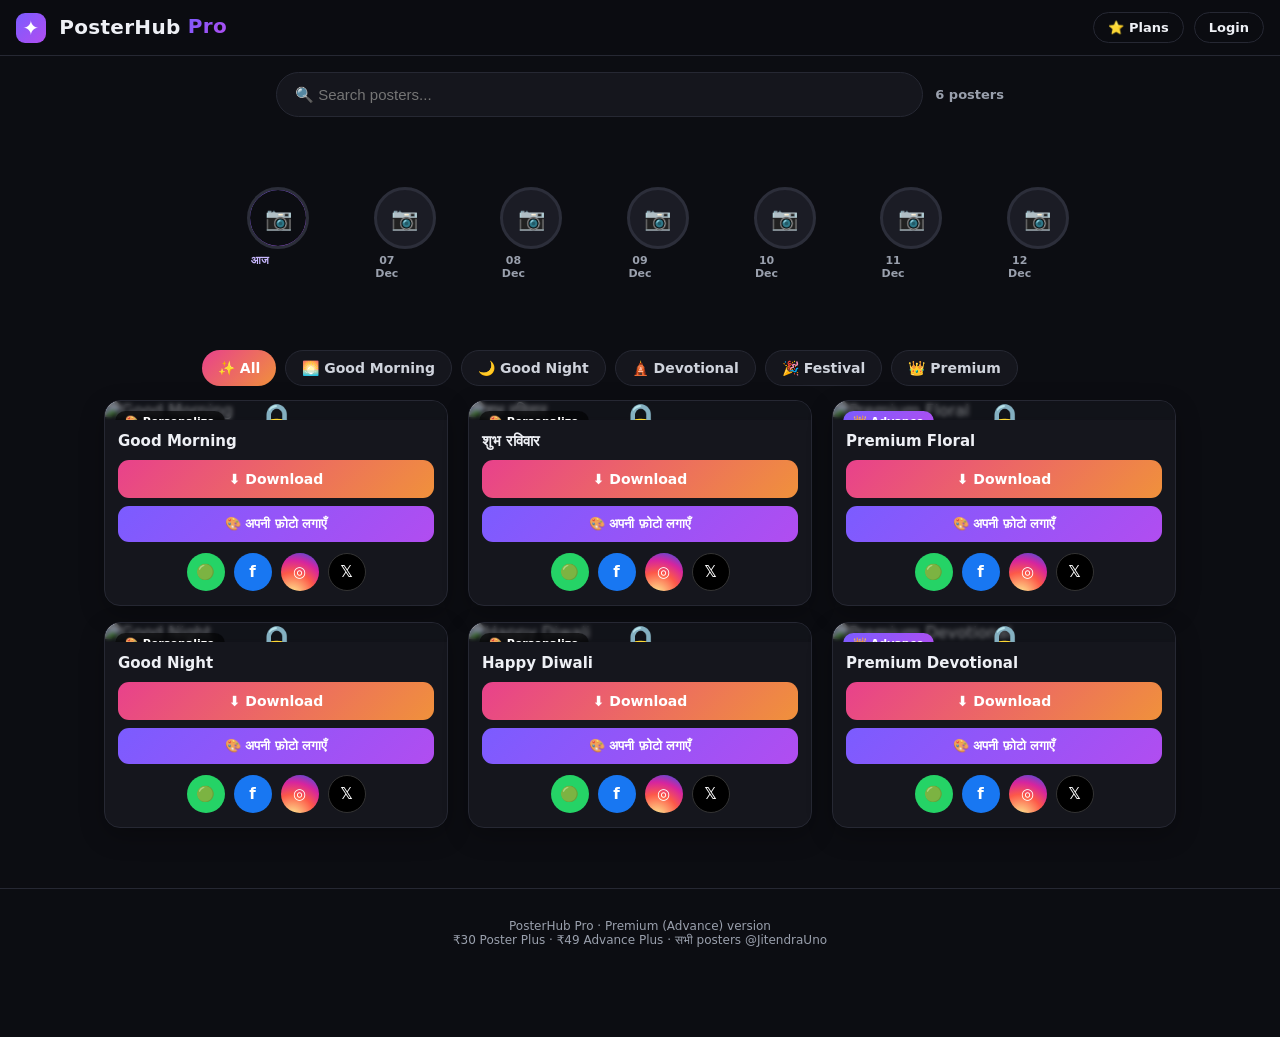
==== pro/index.html @ 5e4944c1 "Add files via upload" ====
<!DOCTYPE html>
<html lang="hi">
<head>
<meta charset="UTF-8">
<meta name="viewport" content="width=device-width, initial-scale=1">
<meta name="robots" content="noindex,nofollow">
<title>PosterHub Pro — Premium Posters</title>
<link rel="stylesheet" href="styles.css">
</head>
<body>
<header class="hdr">
  <div class="brand"><span class="logo">✦</span> PosterHub <b>Pro</b></div>
  <div class="hdr-right">
    <span id="planBadge" class="badge hidden"></span>
    <button id="goProBtn" class="btn-ghost" onclick="openPlans()">⭐ Plans</button>
    <button id="authBtn" class="btn-ghost" onclick="openAuth()">Login</button>
  </div>
</header>

<div class="searchbar">
  <input id="search" type="text" placeholder="🔍 Search posters..." oninput="onSearch()">
  <span class="count" id="count">0 posters</span>
</div>

<div class="daily" id="daily"></div>
<div class="catbar" id="cats"></div>
<div class="subbar" id="subbar" style="display:none"></div>

<main id="content"></main>
<div class="pager" id="pager"></div>

<footer>
  PosterHub Pro · Premium (Advance) version<br>
  ₹30 Poster Plus · ₹49 Advance Plus · सभी posters @JitendraUno
</footer>

<!-- AUTH MODAL -->
<div class="modal" id="auth">
  <div class="mbox">
    <button class="mclose" onclick="closeAuth()">×</button>
    <h3>PosterHub Pro में आपका स्वागत</h3>
    <p class="sub-t">Login या नया account बनाएँ</p>
    <div class="tabs">
      <button id="tabLogin" class="active" onclick="authTab('login')">Login</button>
      <button id="tabSignup" onclick="authTab('signup')">Sign up</button>
    </div>
    <div id="formLogin">
      <div class="field"><label>Email</label><input id="liEmail" type="email" placeholder="you@email.com"></div>
      <div class="field"><label>Password</label><input id="liPw" type="password" placeholder="••••••"></div>
      <button class="btn-main" onclick="doLogin()">Login</button>
    </div>
    <div id="formSignup" style="display:none">
      <div class="field"><label>आपका नाम (profile name)</label><input id="suName" type="text" placeholder="Atul Pal"></div>
      <div class="field"><label>Email</label><input id="suEmail" type="email" placeholder="you@email.com"></div>
      <div class="field"><label>Password</label><input id="suPw" type="password" placeholder="••••••"></div>
      <button class="btn-main" onclick="doSignup()">Create account</button>
    </div>
  </div>
</div>

<!-- PLANS MODAL -->
<div class="modal" id="plans">
  <div class="mbox">
    <button class="mclose" onclick="closeModal('plans')">×</button>
    <h3>अपना plan चुनें</h3>
    <p class="sub-t">Premium posters, no ads, HD download और और भी</p>
    <div class="plan" onclick="choosePlan('plus')">
      <div class="pname">💎 Poster Plus</div>
      <div class="price">₹30 <span>/month</span></div>
      <ul>
        <li>✅ कोई ads नहीं</li>
        <li>✅ तुरंत download (बिना रुके)</li>
        <li>✅ HD quality</li>
        <li>✅ सभी Daily posters</li>
        <li>✅ ऊपर साफ़ brand पट्टी (image साफ़)</li>
      </ul>
    </div>
    <div class="plan adv" onclick="choosePlan('advance')">
      <div class="pname">👑 Advance Plus</div>
      <div class="price">₹49 <span>/month</span></div>
      <ul>
        <li>✅ Poster Plus की सभी चीज़ें</li>
        <li>✅ Exclusive premium poster packs</li>
        <li>✅ नए posters पहले (early access)</li>
        <li>✅ फ़ोटो + नाम personalize 🎨</li>
        <li>✅ Full HD / 4K</li>
      </ul>
    </div>
  </div>
</div>

<!-- PAY MODAL -->
<div class="modal" id="pay">
  <div class="mbox">
    <button class="mclose" onclick="closeModal('pay')">×</button>
    <h3 id="payTitle">Payment</h3>
    <p class="sub-t">नीचे QR scan करें या UPI app से pay करें</p>
    <div class="qrbox"><img id="payQR" src="" alt="UPI QR"></div>
    <div class="upi-id" id="payUpi"></div>
    <a class="pay-link" id="payLink" href="#">📲 UPI app में खोलें</a>
    <ol class="steps">
      <li>ऊपर दिए UPI ID / QR से payment करें</li>
      <li>Payment के बाद अपना <b>UPI Transaction / UTR ID</b> नीचे डालें</li>
      <li>Verify होते ही (कुछ घंटों में) आपका plan active हो जाएगा</li>
    </ol>
    <div class="field"><label>UPI Transaction / UTR ID</label><input id="payTxn" type="text" placeholder="जैसे 4012XXXXXXXX"></div>
    <button class="btn-main" onclick="submitPayment()">✓ मैंने payment कर दिया</button>
  </div>
</div>

<!-- EDITOR MODAL -->
<div class="modal" id="editor">
  <div class="mbox">
    <button class="mclose" onclick="closeEditor()">×</button>
    <h3>🎨 अपनी फ़ोटो लगाएँ</h3>
    <p class="sub-t">फ़ोटो को drag करके खिसकाएँ, zoom करें, shape चुनें</p>
    <div class="ed-canvas-wrap"><canvas id="edCanvas"></canvas></div>
    <div class="ed-controls">
      <label class="file-btn">📷 फ़ोटो चुनें<input id="edFile" type="file" accept="image/*" onchange="edPhoto(this)"></label>
      <div class="ed-row"><label>Zoom</label><input id="edZoom" type="range" min="12" max="80" value="34" oninput="edZoom(this.value)"></div>
      <div class="ed-row"><label>Shape</label>
        <button class="shape-btn active" data-sh="circle" onclick="edShape('circle')">⭕ Circle</button>
        <button class="shape-btn" data-sh="square" onclick="edShape('square')">⬛ Square</button>
      </div>
      <button class="btn-main" onclick="edDownload()">⬇ Download (नाम पट्टी के साथ)</button>
      <p class="ed-note">ऊपर website पट्टी + नीचे आपका नाम (सफ़ेद पट्टी) अपने-आप जुड़ जाएगी</p>
    </div>
  </div>
</div>

<!-- LIGHTBOX -->
<div class="lb" id="lb">
  <button class="x" onclick="closeLb()">×</button>
  <img id="lbImg" src="" alt="">
  <div class="cap" id="lbCap"></div>
</div>

<div class="toast" id="toast"></div>

<script src="config.js"></script>
<script src="app.js"></script>
</body>
</html>
---- pro/styles.css ----
*{box-sizing:border-box;margin:0;padding:0}
:root{--b1:#7b5cff;--b2:#b14df0;--pink:#e8418c;--bg:#0c0d12;--surface:#15161d;--soft:#9aa0ad;--border:#262833;--radius:16px}
html,body{background:var(--bg);color:#eef0f5;font-family:'Segoe UI',Roboto,system-ui,'Noto Sans',sans-serif}
body{padding-bottom:60px}
a{color:inherit}
button{font-family:inherit;cursor:pointer;border:none}
.hidden{display:none!important}

/* header */
.hdr{position:sticky;top:0;z-index:40;display:flex;align-items:center;justify-content:space-between;
  padding:12px 16px;background:rgba(12,13,18,.9);backdrop-filter:blur(10px);border-bottom:1px solid var(--border)}
.brand{font-size:20px;font-weight:800;letter-spacing:.3px}
.brand .logo{display:inline-grid;place-items:center;width:30px;height:30px;border-radius:9px;
  background:linear-gradient(135deg,var(--b1),var(--b2));margin-right:6px;color:#fff;vertical-align:middle}
.brand b{background:linear-gradient(135deg,var(--b1),var(--b2));-webkit-background-clip:text;background-clip:text;color:transparent}
.hdr-right{display:flex;align-items:center;gap:10px}
.badge{font-size:12px;font-weight:700;padding:5px 11px;border-radius:999px;background:#23242e;color:var(--soft);border:1px solid var(--border)}
.badge.active{background:linear-gradient(135deg,var(--b1),var(--b2));color:#fff;border:none}
.btn-ghost{background:transparent;color:#eef0f5;border:1px solid var(--border);padding:7px 14px;border-radius:999px;font-weight:600;font-size:13px}
.btn-ghost:hover{border-color:var(--b1)}

/* search + cats */
.searchbar{max-width:760px;margin:16px auto 0;padding:0 16px;display:flex;align-items:center;gap:12px}
.searchbar input{flex:1;background:var(--surface);border:1px solid var(--border);border-radius:999px;padding:13px 18px;color:#fff;font-size:15px}
.searchbar input:focus{outline:none;border-color:var(--b1)}
.count{font-size:13px;color:var(--soft);white-space:nowrap;font-weight:600}
.catbar{max-width:900px;margin:14px auto 0;padding:0 12px;display:flex;gap:9px;overflow-x:auto;-webkit-overflow-scrolling:touch}
.catbar::-webkit-scrollbar{display:none}
.cat{white-space:nowrap;background:var(--surface);border:1px solid var(--border);color:#cfd3dc;padding:9px 16px;border-radius:999px;font-weight:600;font-size:14px}
.cat.active{background:linear-gradient(135deg,var(--pink),#f0913b);color:#fff;border:none}
.subbar{max-width:900px;margin:10px auto 0;padding:0 14px;display:flex;gap:8px;flex-wrap:wrap}
.sub{background:transparent;border:1px solid var(--border);color:var(--soft);padding:6px 13px;border-radius:999px;font-size:13px;font-weight:600}
.sub.active{background:var(--surface);color:#fff;border-color:var(--b1)}

/* daily stories */
.daily{max-width:900px;margin:16px auto 0;padding:4px 14px 6px;display:flex;gap:14px;overflow-x:auto}
.daily::-webkit-scrollbar{display:none}
.story{flex:0 0 auto;text-align:center;cursor:pointer;width:66px}
.ring{width:62px;height:62px;border-radius:50%;display:grid;place-items:center;overflow:hidden;position:relative;
  background:#1b1c25;border:3px solid var(--b1);font-size:22px}
.story.today .ring{border:3px solid transparent;background:linear-gradient(var(--bg),var(--bg)) padding-box,linear-gradient(135deg,var(--b1),var(--b2)) border-box}
.story.empty .ring{border-color:#2c2e3a;color:#555}
.ring img{width:100%;height:100%;object-fit:cover}
.ring .cnt{position:absolute;bottom:-2px;right:-2px;background:var(--pink);color:#fff;font-size:10px;font-weight:700;min-width:18px;height:18px;border-radius:999px;display:grid;place-items:center;border:2px solid var(--bg)}
.dlab{display:block;margin-top:5px;font-size:11px;color:var(--soft);font-weight:600}
.story.today .dlab{color:#c9b8ff}

/* sections + gallery */
.sec{max-width:620px;margin:18px auto 2px;padding:0 16px;display:flex;align-items:center;gap:10px}
.sec h2{font-size:17px;font-weight:800}
@media(min-width:760px){.sec{max-width:1100px}}
#content{display:block}
.gallery{max-width:620px;margin:14px auto 0;padding:0 14px 6px;column-count:1;column-gap:16px}
@media(min-width:760px){.gallery{max-width:1100px;column-count:2;column-gap:20px}}
@media(min-width:1100px){.gallery{column-count:3}}
.card{background:var(--surface);border:1px solid var(--border);border-radius:var(--radius);overflow:hidden;
  box-shadow:0 8px 24px rgba(0,0,0,.25);transition:transform .18s,box-shadow .18s;animation:fadeUp .4s ease both;
  break-inside:avoid;margin-bottom:16px;width:100%}
.card:hover{transform:translateY(-4px);box-shadow:0 16px 34px rgba(0,0,0,.4)}
@keyframes fadeUp{from{opacity:0;transform:translateY(14px)}to{opacity:1;transform:translateY(0)}}
.imgwrap{position:relative;overflow:hidden;cursor:pointer;background:#1b1c25}
.imgwrap img{width:100%;height:auto;display:block;transition:transform .35s ease}
.card:hover .imgwrap img{transform:scale(1.05)}
.tag{position:absolute;top:10px;left:10px;z-index:3;font-size:11px;font-weight:700;padding:4px 10px;border-radius:999px;color:#fff}
.tag.excl{background:linear-gradient(135deg,var(--b1),var(--b2))}
.tag.per{background:rgba(0,0,0,.6);backdrop-filter:blur(4px)}
.lock{position:absolute;inset:0;display:grid;place-items:center;font-size:38px;background:rgba(8,9,13,.45);backdrop-filter:blur(2px);z-index:2}
.cbody{padding:12px 13px 14px}
.cbody h4{font-size:15px;font-weight:700;margin-bottom:10px}
.dl{width:100%;background:linear-gradient(135deg,var(--pink),#f0913b);color:#fff;font-weight:700;font-size:14px;padding:11px;border-radius:11px}
.per-btn{width:100%;margin-top:8px;background:linear-gradient(135deg,var(--b1),var(--b2));color:#fff;font-weight:700;font-size:13px;padding:10px;border-radius:11px}
.share{display:flex;gap:9px;justify-content:center;margin-top:11px}
.sh{width:38px;height:38px;border-radius:50%;color:#fff;font-weight:700;font-size:15px;display:grid;place-items:center}
.sh.wa{background:#25D366}.sh.fb{background:#1877F2}.sh.x{background:#000;border:1px solid #333}
.sh.ig{background:radial-gradient(circle at 30% 110%,#fdf497,#fd5949 45%,#d6249f 70%,#285AEB)}
.empty{max-width:620px;margin:50px auto;text-align:center;color:var(--soft);font-size:16px;padding:0 20px}
.pager{display:flex;gap:7px;justify-content:center;flex-wrap:wrap;margin:8px auto 30px}
.pg{width:38px;height:38px;border-radius:10px;background:var(--surface);border:1px solid var(--border);color:#cfd3dc;font-weight:700}
.pg.active{background:linear-gradient(135deg,var(--b1),var(--b2));color:#fff;border:none}

/* modals */
.modal{position:fixed;inset:0;z-index:90;background:rgba(6,7,11,.78);backdrop-filter:blur(6px);display:none;align-items:center;justify-content:center;padding:18px}
.modal.open{display:flex}
.mbox{background:var(--surface);border:1px solid var(--border);border-radius:20px;width:100%;max-width:420px;max-height:92vh;overflow:auto;padding:22px}
.mbox h3{font-size:20px;font-weight:800;margin-bottom:4px}
.mbox .sub-t{color:var(--soft);font-size:13px;margin-bottom:16px}
.mclose{float:right;font-size:22px;color:var(--soft);background:none;line-height:1}
.field{margin-bottom:12px}
.field label{display:block;font-size:12px;color:var(--soft);margin-bottom:5px;font-weight:600}
.field input{width:100%;background:#1b1c25;border:1px solid var(--border);border-radius:11px;padding:12px 14px;color:#fff;font-size:15px}
.field input:focus{outline:none;border-color:var(--b1)}
.btn-main{width:100%;background:linear-gradient(135deg,var(--b1),var(--b2));color:#fff;font-weight:700;font-size:15px;padding:13px;border-radius:12px;margin-top:6px}
.tabs{display:flex;gap:8px;margin-bottom:16px}
.tabs button{flex:1;padding:10px;border-radius:10px;background:#1b1c25;color:var(--soft);font-weight:700;border:1px solid var(--border)}
.tabs button.active{background:linear-gradient(135deg,var(--b1),var(--b2));color:#fff;border:none}

/* plans */
.plan{border:1px solid var(--border);border-radius:16px;padding:16px;margin-bottom:13px;background:#1b1c25;cursor:pointer;transition:.15s}
.plan:hover{border-color:var(--b1);transform:translateY(-2px)}
.plan .pname{font-size:17px;font-weight:800}
.plan .price{font-size:24px;font-weight:800;margin:4px 0 8px}
.plan .price span{font-size:13px;color:var(--soft);font-weight:600}
.plan ul{list-style:none;font-size:13px;color:#cfd3dc;line-height:1.9}
.plan.adv{background:linear-gradient(135deg,rgba(123,92,255,.15),rgba(177,77,240,.12));border-color:var(--b1)}

/* pay */
.qrbox{text-align:center;margin:10px 0}
.qrbox img{width:220px;height:220px;border-radius:14px;background:#fff;padding:8px}
.upi-id{text-align:center;font-weight:700;font-size:15px;background:#1b1c25;border:1px dashed var(--b1);border-radius:10px;padding:10px;margin:10px 0;user-select:all}
.pay-link{display:block;text-align:center;background:#25D366;color:#fff;font-weight:700;padding:12px;border-radius:11px;text-decoration:none;margin-bottom:12px}
.steps{font-size:13px;color:#cfd3dc;line-height:1.8;margin:8px 0 12px;padding-left:18px}

/* editor */
.ed-canvas-wrap{display:grid;place-items:center;margin:12px 0;background:#0c0d12;border-radius:12px;padding:12px;touch-action:none}
#edCanvas{border-radius:8px;max-width:100%;touch-action:none;box-shadow:0 8px 24px rgba(0,0,0,.5)}
.ed-controls{display:flex;flex-direction:column;gap:12px}
.ed-row{display:flex;align-items:center;gap:10px}
.ed-row label{font-size:13px;color:var(--soft);font-weight:600;min-width:54px}
.ed-row input[type=range]{flex:1}
.shape-btn{padding:8px 16px;border-radius:10px;background:#1b1c25;color:var(--soft);border:1px solid var(--border);font-weight:700}
.shape-btn.active{background:linear-gradient(135deg,var(--b1),var(--b2));color:#fff;border:none}
.file-btn{display:block;text-align:center;background:#23242e;border:1px solid var(--border);border-radius:11px;padding:12px;font-weight:700;color:#fff}
.file-btn input{display:none}
.ed-note{font-size:12px;color:var(--soft);text-align:center;margin-top:4px}

/* lightbox */
.lb{position:fixed;inset:0;z-index:95;background:rgba(5,6,9,.92);display:none;flex-direction:column;align-items:center;justify-content:center;padding:20px}
.lb.open{display:flex}
.lb img{max-width:94vw;max-height:80vh;border-radius:10px}
.lb .cap{color:#cfd3dc;margin-top:12px;font-size:14px}
.lb .x{position:absolute;top:16px;right:20px;font-size:30px;color:#fff;background:none}

footer{text-align:center;color:var(--soft);font-size:12px;padding:30px 20px;border-top:1px solid var(--border);margin-top:20px}

/* toast */
.toast{position:fixed;left:50%;bottom:24px;transform:translateX(-50%) translateY(80px);z-index:200;background:#23242e;color:#fff;
  padding:13px 20px;border-radius:12px;font-size:14px;font-weight:600;opacity:0;transition:.3s;max-width:90vw;text-align:center;box-shadow:0 10px 30px rgba(0,0,0,.5)}
.toast.show{opacity:1;transform:translateX(-50%) translateY(0)}
.toast.ok{background:#1f7a44}.toast.err{background:#a3263a}
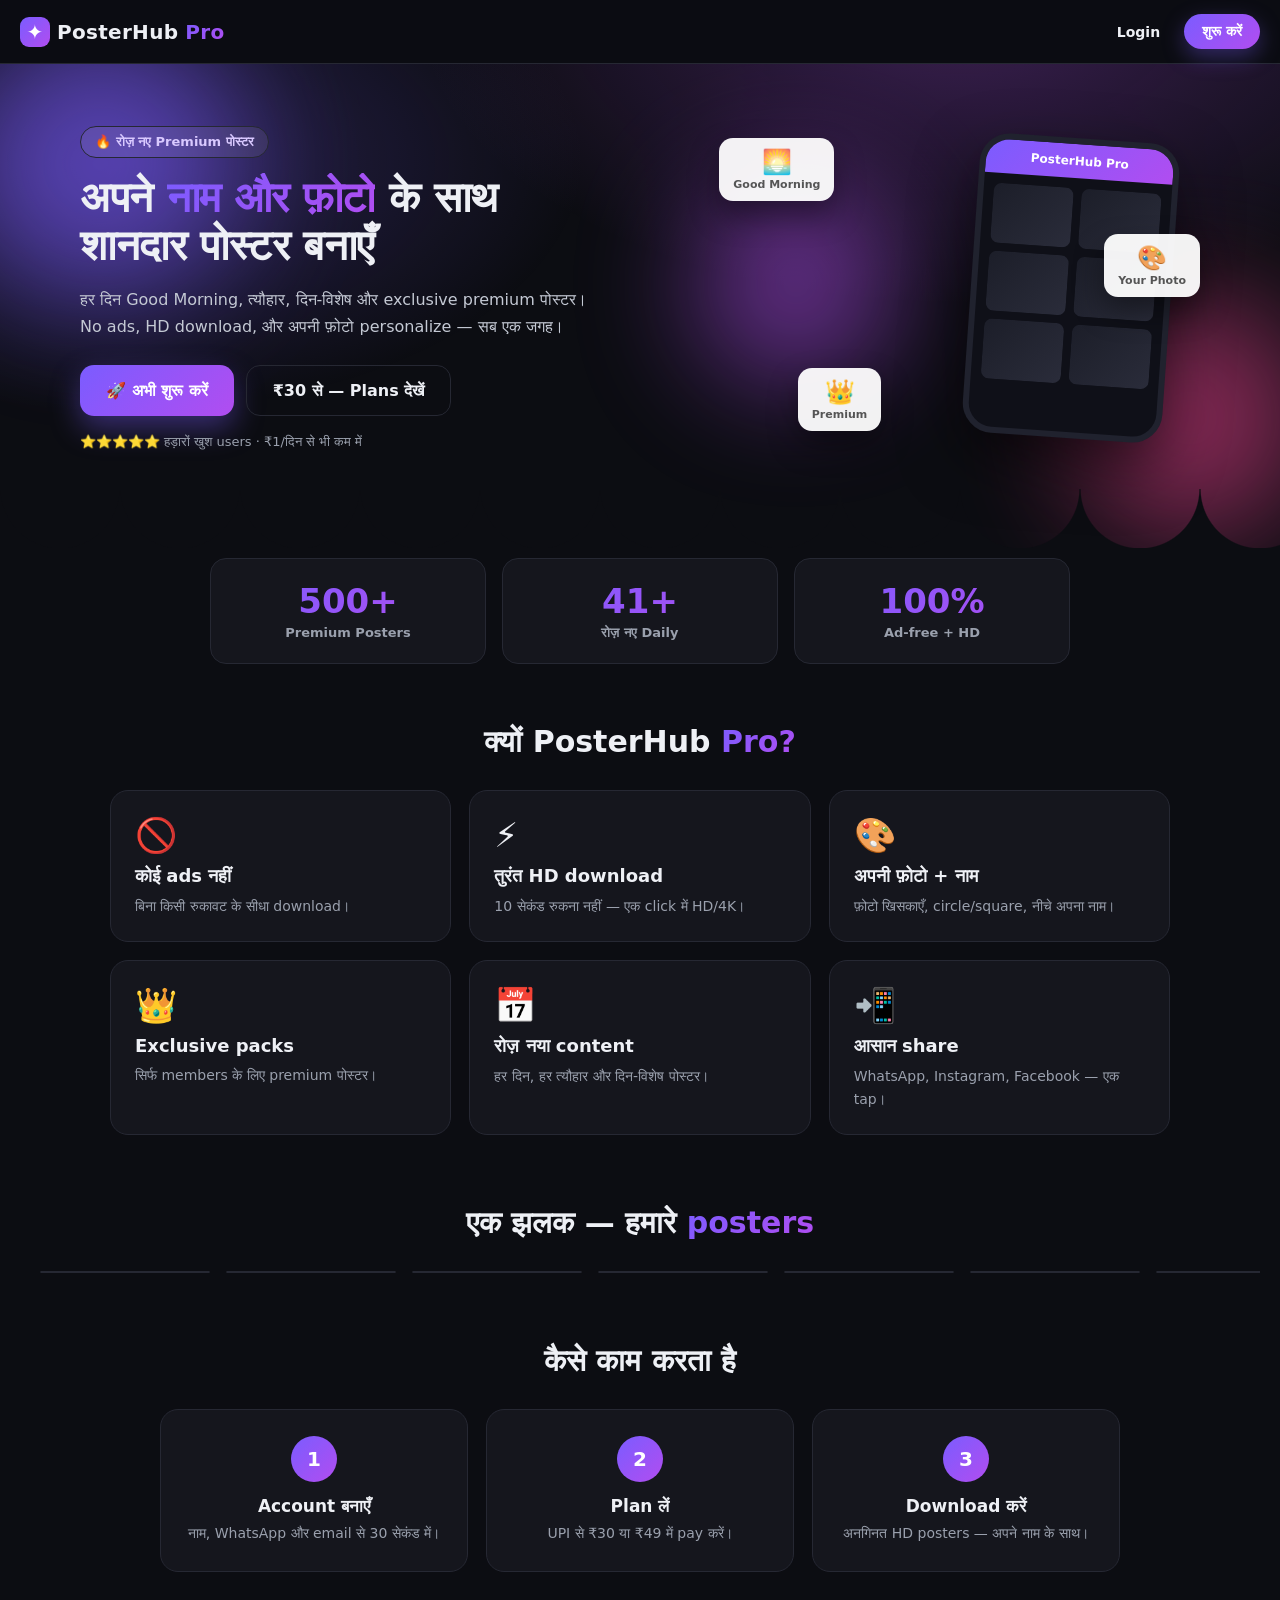
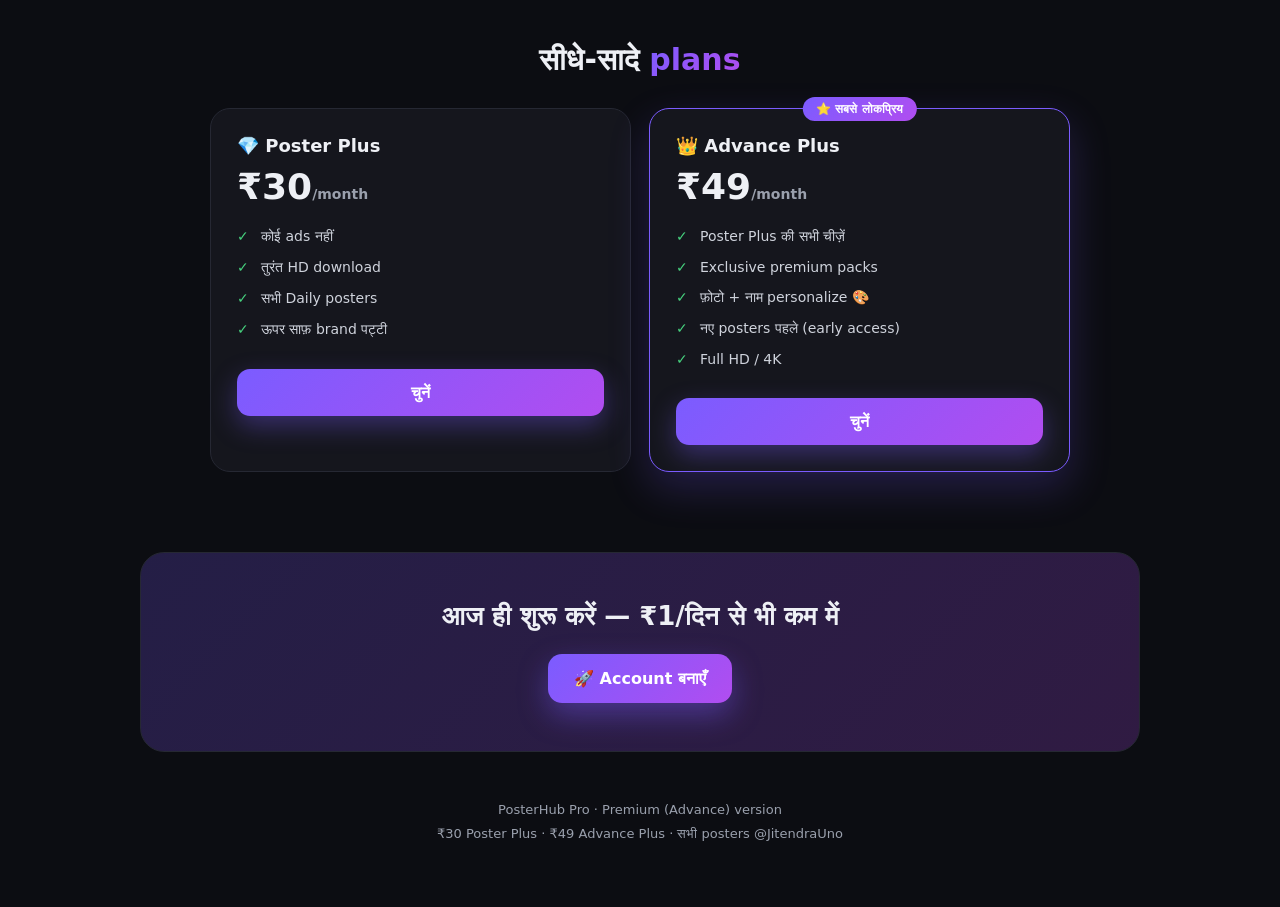
==== commit a38f5ea8: "Add files via upload" ====
--- a/pro/index.html
+++ b/pro/index.html
@@ -4,92 +4,209 @@
 <meta charset="UTF-8">
 <meta name="viewport" content="width=device-width, initial-scale=1">
 <meta name="robots" content="noindex,nofollow">
-<title>PosterHub Pro — Premium Posters</title>
+<title>PosterHub Pro — Premium पोस्टर, आपके नाम के साथ</title>
 <link rel="stylesheet" href="styles.css">
 </head>
 <body>
-<header class="hdr">
-  <div class="brand"><span class="logo">✦</span> PosterHub <b>Pro</b></div>
-  <div class="hdr-right">
-    <span id="planBadge" class="badge hidden"></span>
-    <button id="goProBtn" class="btn-ghost" onclick="openPlans()">⭐ Plans</button>
-    <button id="authBtn" class="btn-ghost" onclick="openAuth()">Login</button>
-  </div>
-</header>
-
-<div class="searchbar">
-  <input id="search" type="text" placeholder="🔍 Search posters..." oninput="onSearch()">
-  <span class="count" id="count">0 posters</span>
-</div>
-
-<div class="daily" id="daily"></div>
-<div class="catbar" id="cats"></div>
-<div class="subbar" id="subbar" style="display:none"></div>
-
-<main id="content"></main>
-<div class="pager" id="pager"></div>
-
-<footer>
-  PosterHub Pro · Premium (Advance) version<br>
-  ₹30 Poster Plus · ₹49 Advance Plus · सभी posters @JitendraUno
-</footer>
-
-<!-- AUTH MODAL -->
-<div class="modal" id="auth">
-  <div class="mbox">
-    <button class="mclose" onclick="closeAuth()">×</button>
-    <h3>PosterHub Pro में आपका स्वागत</h3>
-    <p class="sub-t">Login या नया account बनाएँ</p>
-    <div class="tabs">
-      <button id="tabLogin" class="active" onclick="authTab('login')">Login</button>
-      <button id="tabSignup" onclick="authTab('signup')">Sign up</button>
-    </div>
-    <div id="formLogin">
+
+<!-- ===================== LANDING ===================== -->
+<div id="view-landing" class="view show">
+  <nav class="lnav">
+    <div class="brand"><span class="logo">✦</span> PosterHub <b>Pro</b></div>
+    <div class="nav-right" id="navAuth"></div>
+  </nav>
+
+  <header class="hero">
+    <div class="hero-bg"></div>
+    <div class="blob b1"></div><div class="blob b2"></div><div class="blob b3"></div>
+    <div class="hero-in">
+      <div class="hero-text">
+        <span class="pill">🔥 रोज़ नए Premium पोस्टर</span>
+        <h1>अपने <span class="grad">नाम और फ़ोटो</span> के साथ<br>शानदार पोस्टर बनाएँ</h1>
+        <p>हर दिन Good Morning, त्यौहार, दिन-विशेष और exclusive premium पोस्टर। No ads, HD download, और अपनी फ़ोटो personalize — सब एक जगह।</p>
+        <div class="hero-cta">
+          <button class="btn-xl" onclick="navTo('#/signup')">🚀 अभी शुरू करें</button>
+          <button class="btn-xl ghost" onclick="navTo('#/pricing')">₹30 से — Plans देखें</button>
+        </div>
+        <div class="hero-trust">⭐⭐⭐⭐⭐ हड़ारों खुश users · ₹1/दिन से भी कम में</div>
+      </div>
+      <div class="hero-art">
+        <div class="float-card fc1">🌅<span>Good Morning</span></div>
+        <div class="float-card fc2">👑<span>Premium</span></div>
+        <div class="float-card fc3">🎨<span>Your Photo</span></div>
+        <div class="phone">
+          <div class="phone-top">PosterHub Pro</div>
+          <div class="phone-grid"><i></i><i></i><i></i><i></i><i></i><i></i></div>
+        </div>
+      </div>
+    </div>
+    <div class="wave"></div>
+  </header>
+
+  <section class="stats reveal">
+    <div class="stat"><div class="statnum" data-to="500" data-suf="+">0</div><span>Premium Posters</span></div>
+    <div class="stat"><div class="statnum" data-to="50" data-suf="+">0</div><span>रोज़ नए Daily</span></div>
+    <div class="stat"><div class="statnum" data-to="100" data-suf="%">0</div><span>Ad-free + HD</span></div>
+  </section>
+
+  <section class="feat">
+    <h2 class="reveal">क्यों PosterHub <span class="grad">Pro?</span></h2>
+    <div class="feat-grid">
+      <div class="fcard reveal"><div class="fi">🚫</div><h3>कोई ads नहीं</h3><p>बिना किसी रुकावट के सीधा download।</p></div>
+      <div class="fcard reveal"><div class="fi">⚡</div><h3>तुरंत HD download</h3><p>10 सेकंड रुकना नहीं — एक click में HD/4K।</p></div>
+      <div class="fcard reveal"><div class="fi">🎨</div><h3>अपनी फ़ोटो + नाम</h3><p>फ़ोटो खिसकाएँ, circle/square, नीचे अपना नाम।</p></div>
+      <div class="fcard reveal"><div class="fi">👑</div><h3>Exclusive packs</h3><p>सिर्फ members के लिए premium पोस्टर।</p></div>
+      <div class="fcard reveal"><div class="fi">📅</div><h3>रोज़ नया content</h3><p>हर दिन, हर त्यौहार और दिन-विशेष पोस्टर।</p></div>
+      <div class="fcard reveal"><div class="fi">📲</div><h3>आसान share</h3><p>WhatsApp, Instagram, Facebook — एक tap।</p></div>
+    </div>
+  </section>
+
+  <section class="showcase-wrap reveal">
+    <h2>एक झलक — हमारे <span class="grad">posters</span></h2>
+    <div class="showcase" id="showcase"></div>
+  </section>
+
+  <section class="how reveal">
+    <h2>कैसे काम करता है</h2>
+    <div class="steps3">
+      <div class="step"><span>1</span><h3>Account बनाएँ</h3><p>नाम, WhatsApp और email से 30 सेकंड में।</p></div>
+      <div class="step"><span>2</span><h3>Plan लें</h3><p>UPI से ₹30 या ₹49 में pay करें।</p></div>
+      <div class="step"><span>3</span><h3>Download करें</h3><p>अनगिनत HD posters — अपने नाम के साथ।</p></div>
+    </div>
+  </section>
+
+  <section class="price-prev reveal">
+    <h2>सीधे-सादे <span class="grad">plans</span></h2>
+    <div class="pp-cards">
+      <div class="pp">
+        <div class="pp-name">💎 Poster Plus</div>
+        <div class="pp-price">₹30<span>/month</span></div>
+        <ul><li>कोई ads नहीं</li><li>तुरंत HD download</li><li>सभी Daily posters</li><li>ऊपर साफ़ brand पट्टी</li></ul>
+        <button class="btn-main" onclick="navTo('#/signup')">चुनें</button>
+      </div>
+      <div class="pp best">
+        <div class="pp-tag">⭐ सबसे लोकप्रिय</div>
+        <div class="pp-name">👑 Advance Plus</div>
+        <div class="pp-price">₹49<span>/month</span></div>
+        <ul><li>Poster Plus की सभी चीज़ें</li><li>Exclusive premium packs</li><li>फ़ोटो + नाम personalize 🎨</li><li>नए posters पहले (early access)</li><li>Full HD / 4K</li></ul>
+        <button class="btn-main" onclick="navTo('#/signup')">चुनें</button>
+      </div>
+    </div>
+  </section>
+
+  <section class="cta-banner reveal">
+    <h2>आज ही शुरू करें — ₹1/दिन से भी कम में</h2>
+    <button class="btn-xl" onclick="navTo('#/signup')">🚀 Account बनाएँ</button>
+  </section>
+
+  <footer class="lfoot">
+    PosterHub Pro · Premium (Advance) version<br>
+    ₹30 Poster Plus · ₹49 Advance Plus · सभी posters @JitendraUno
+  </footer>
+</div>
+
+<!-- ===================== PRICING ===================== -->
+<div id="view-pricing" class="view">
+  <nav class="lnav">
+    <div class="brand" onclick="navTo('#/home')" style="cursor:pointer"><span class="logo">✦</span> PosterHub <b>Pro</b></div>
+    <div class="nav-right"><button class="nav-link" onclick="navTo('#/home')">← Home</button></div>
+  </nav>
+  <div class="page-pad">
+    <h1 class="ph1">अपना <span class="grad">plan</span> चुनें</h1>
+    <p class="psub" id="curPlanNote"></p>
+    <p class="psub">कभी भी cancel कर सकते हैं · UPI से सुरक्षित payment</p>
+    <div class="plan-cards">
+      <div class="plan-card">
+        <div class="pc-head"><span class="pc-name">💎 Poster Plus</span><span class="pc-price">₹30<small>/month</small></span></div>
+        <ul class="pc-feat">
+          <li>✅ कोई ads नहीं</li>
+          <li>✅ तुरंत download (बिना रुके)</li>
+          <li>✅ HD quality</li>
+          <li>✅ सभी Daily posters</li>
+          <li>✅ ऊपर साफ़ brand पट्टी</li>
+          <li class="no">✖ Exclusive premium packs</li>
+          <li class="no">✖ फ़ोटो personalize</li>
+        </ul>
+        <button class="btn-main" onclick="choosePlan('plus')">₹30 में लें</button>
+      </div>
+      <div class="plan-card best">
+        <div class="pc-tag">⭐ सबसे लोकप्रिय</div>
+        <div class="pc-head"><span class="pc-name">👑 Advance Plus</span><span class="pc-price">₹49<small>/month</small></span></div>
+        <ul class="pc-feat">
+          <li>✅ Poster Plus की सभी चीज़ें</li>
+          <li>✅ Exclusive premium poster packs</li>
+          <li>✅ नए posters पहले (early access)</li>
+          <li>✅ फ़ोटो + नाम personalize 🎨</li>
+          <li>✅ Full HD / 4K</li>
+        </ul>
+        <button class="btn-main" onclick="choosePlan('advance')">₹49 में लें</button>
+      </div>
+    </div>
+  </div>
+</div>
+
+<!-- ===================== LOGIN ===================== -->
+<div id="view-login" class="view">
+  <div class="auth-wrap">
+    <div class="auth-bg"></div>
+    <div class="auth-card">
+      <div class="brand center" onclick="navTo('#/home')" style="cursor:pointer"><span class="logo">✦</span> PosterHub <b>Pro</b></div>
+      <h2>वापसी पर स्वागत 👋</h2>
+      <p class="sub-t">Login करके अपने posters पाएं</p>
       <div class="field"><label>Email</label><input id="liEmail" type="email" placeholder="you@email.com"></div>
       <div class="field"><label>Password</label><input id="liPw" type="password" placeholder="••••••"></div>
-      <button class="btn-main" onclick="doLogin()">Login</button>
-    </div>
-    <div id="formSignup" style="display:none">
+      <button id="liBtn" class="btn-main" onclick="doLogin()">Login</button>
+      <p class="auth-alt">नए हैं? <a onclick="navTo('#/signup')">Account बनाएँ</a></p>
+    </div>
+  </div>
+</div>
+
+<!-- ===================== SIGNUP ===================== -->
+<div id="view-signup" class="view">
+  <div class="auth-wrap">
+    <div class="auth-bg"></div>
+    <div class="auth-card">
+      <div class="brand center" onclick="navTo('#/home')" style="cursor:pointer"><span class="logo">✦</span> PosterHub <b>Pro</b></div>
+      <h2>नया account बनाएँ ✨</h2>
+      <p class="sub-t">सिर्फ़ 30 सेकंड — फिर हज़ारों premium posters</p>
       <div class="field"><label>आपका नाम (profile name)</label><input id="suName" type="text" placeholder="Atul Pal"></div>
+      <div class="field"><label>WhatsApp number</label><input id="suWa" type="tel" inputmode="numeric" placeholder="जैसे 9876543210"></div>
       <div class="field"><label>Email</label><input id="suEmail" type="email" placeholder="you@email.com"></div>
       <div class="field"><label>Password</label><input id="suPw" type="password" placeholder="••••••"></div>
-      <button class="btn-main" onclick="doSignup()">Create account</button>
-    </div>
-  </div>
-</div>
-
-<!-- PLANS MODAL -->
-<div class="modal" id="plans">
-  <div class="mbox">
-    <button class="mclose" onclick="closeModal('plans')">×</button>
-    <h3>अपना plan चुनें</h3>
-    <p class="sub-t">Premium posters, no ads, HD download और और भी</p>
-    <div class="plan" onclick="choosePlan('plus')">
-      <div class="pname">💎 Poster Plus</div>
-      <div class="price">₹30 <span>/month</span></div>
-      <ul>
-        <li>✅ कोई ads नहीं</li>
-        <li>✅ तुरंत download (बिना रुके)</li>
-        <li>✅ HD quality</li>
-        <li>✅ सभी Daily posters</li>
-        <li>✅ ऊपर साफ़ brand पट्टी (image साफ़)</li>
-      </ul>
-    </div>
-    <div class="plan adv" onclick="choosePlan('advance')">
-      <div class="pname">👑 Advance Plus</div>
-      <div class="price">₹49 <span>/month</span></div>
-      <ul>
-        <li>✅ Poster Plus की सभी चीज़ें</li>
-        <li>✅ Exclusive premium poster packs</li>
-        <li>✅ नए posters पहले (early access)</li>
-        <li>✅ फ़ोटो + नाम personalize 🎨</li>
-        <li>✅ Full HD / 4K</li>
-      </ul>
-    </div>
-  </div>
-</div>
-
-<!-- PAY MODAL -->
+      <button id="suBtn" class="btn-main" onclick="doSignup()">✨ Account बनाएँ</button>
+      <p class="auth-alt">पहले से account है? <a onclick="navTo('#/login')">Login करें</a></p>
+    </div>
+  </div>
+</div>
+
+<!-- ===================== APP / GALLERY ===================== -->
+<div id="view-app" class="view">
+  <header class="hdr">
+    <div class="brand" onclick="navTo('#/home')" style="cursor:pointer"><span class="logo">✦</span> PosterHub <b>Pro</b></div>
+    <div class="hdr-right">
+      <span id="helloUser" class="hello"></span>
+      <span id="planBadge" class="badge hidden"></span>
+      <button class="btn-ghost" onclick="navTo('#/pricing')">⭐ Plans</button>
+      <button id="authBtn" class="btn-ghost" onclick="navTo('#/login')">Login</button>
+    </div>
+  </header>
+
+  <div class="searchbar">
+    <input id="search" type="text" placeholder="🔍 Search posters..." oninput="onSearch()">
+    <span class="count" id="count">0 posters</span>
+  </div>
+
+  <div class="daily" id="daily"></div>
+  <div class="catbar" id="cats"></div>
+  <div class="subbar" id="subbar" style="display:none"></div>
+
+  <main id="content"></main>
+  <div class="pager" id="pager"></div>
+
+  <footer class="lfoot">PosterHub Pro · सभी posters @JitendraUno</footer>
+</div>
+
+<!-- ===================== PAY MODAL ===================== -->
 <div class="modal" id="pay">
   <div class="mbox">
     <button class="mclose" onclick="closeModal('pay')">×</button>
@@ -108,7 +225,7 @@
   </div>
 </div>
 
-<!-- EDITOR MODAL -->
+<!-- ===================== EDITOR MODAL ===================== -->
 <div class="modal" id="editor">
   <div class="mbox">
     <button class="mclose" onclick="closeEditor()">×</button>
@@ -128,7 +245,7 @@
   </div>
 </div>
 
-<!-- LIGHTBOX -->
+<!-- ===================== LIGHTBOX ===================== -->
 <div class="lb" id="lb">
   <button class="x" onclick="closeLb()">×</button>
   <img id="lbImg" src="" alt="">
--- a/pro/styles.css
+++ b/pro/styles.css
@@ -1,19 +1,162 @@
 *{box-sizing:border-box;margin:0;padding:0}
 :root{--b1:#7b5cff;--b2:#b14df0;--pink:#e8418c;--bg:#0c0d12;--surface:#15161d;--soft:#9aa0ad;--border:#262833;--radius:16px}
-html,body{background:var(--bg);color:#eef0f5;font-family:'Segoe UI',Roboto,system-ui,'Noto Sans',sans-serif}
-body{padding-bottom:60px}
-a{color:inherit}
+html,body{background:var(--bg);color:#eef0f5;font-family:'Segoe UI',Roboto,system-ui,'Noto Sans',sans-serif;scroll-behavior:smooth}
+a{color:inherit;cursor:pointer}
 button{font-family:inherit;cursor:pointer;border:none}
 .hidden{display:none!important}
-
-/* header */
+.grad{background:linear-gradient(135deg,var(--b1),var(--b2));-webkit-background-clip:text;background-clip:text;color:transparent}
+
+/* views */
+.view{display:none}
+.view.show{display:block;animation:viewIn .45s ease both}
+@keyframes viewIn{from{opacity:0;transform:translateY(10px)}to{opacity:1;transform:translateY(0)}}
+
+/* brand */
+.brand{font-size:20px;font-weight:800;letter-spacing:.3px;display:flex;align-items:center;gap:7px}
+.brand.center{justify-content:center;margin-bottom:14px}
+.brand .logo{display:inline-grid;place-items:center;width:30px;height:30px;border-radius:9px;background:linear-gradient(135deg,var(--b1),var(--b2));color:#fff}
+.brand b{background:linear-gradient(135deg,var(--b1),var(--b2));-webkit-background-clip:text;background-clip:text;color:transparent}
+
+/* ===== landing nav ===== */
+.lnav{position:sticky;top:0;z-index:40;display:flex;align-items:center;justify-content:space-between;
+  padding:14px 20px;background:rgba(12,13,18,.78);backdrop-filter:blur(12px);border-bottom:1px solid var(--border)}
+.nav-right{display:flex;align-items:center;gap:10px}
+.nav-link{background:transparent;color:#eef0f5;font-weight:600;font-size:14px;padding:8px 14px;border-radius:999px}
+.nav-link:hover{color:#fff;background:#1d1f29}
+.nav-cta{background:linear-gradient(135deg,var(--b1),var(--b2));color:#fff;font-weight:700;font-size:14px;padding:9px 18px;border-radius:999px;box-shadow:0 8px 22px rgba(123,92,255,.35)}
+.nav-cta:hover{transform:translateY(-1px)}
+
+/* ===== hero ===== */
+.hero{position:relative;overflow:hidden;padding:54px 20px 90px}
+.hero-bg{position:absolute;inset:0;background:radial-gradient(900px 480px at 75% -10%,rgba(177,77,240,.28),transparent 60%),radial-gradient(760px 420px at 10% 20%,rgba(123,92,255,.26),transparent 60%);z-index:0}
+.blob{position:absolute;border-radius:50%;filter:blur(60px);opacity:.55;z-index:0;animation:float 9s ease-in-out infinite}
+.blob.b1{width:280px;height:280px;background:#7b5cff;top:-40px;left:-40px}
+.blob.b2{width:240px;height:240px;background:#e8418c;bottom:10px;right:-30px;animation-delay:1.5s}
+.blob.b3{width:200px;height:200px;background:#b14df0;top:120px;right:30%;animation-delay:3s}
+.hero-in{position:relative;z-index:2;max-width:1120px;margin:0 auto;display:grid;grid-template-columns:1.1fr .9fr;gap:30px;align-items:center}
+.pill{display:inline-block;background:rgba(255,255,255,.08);border:1px solid var(--border);color:#d9c9ff;font-size:13px;font-weight:600;padding:7px 14px;border-radius:999px;margin-bottom:16px;animation:fadeUp .6s ease both}
+.hero-text h1{font-size:42px;line-height:1.14;font-weight:900;letter-spacing:-.5px;animation:fadeUp .6s .05s ease both}
+.hero-text p{color:#c4c9d4;font-size:16px;line-height:1.7;margin:16px 0 24px;max-width:520px;animation:fadeUp .6s .12s ease both}
+.hero-cta{display:flex;gap:12px;flex-wrap:wrap;animation:fadeUp .6s .18s ease both}
+.hero-trust{margin-top:18px;color:var(--soft);font-size:13px;animation:fadeUp .6s .24s ease both}
+.btn-xl{background:linear-gradient(135deg,var(--b1),var(--b2));color:#fff;font-weight:800;font-size:16px;padding:15px 26px;border-radius:14px;box-shadow:0 12px 30px rgba(123,92,255,.4);transition:transform .15s,box-shadow .15s}
+.btn-xl:hover{transform:translateY(-2px);box-shadow:0 18px 40px rgba(123,92,255,.5)}
+.btn-xl.ghost{background:transparent;border:1px solid var(--border);box-shadow:none;color:#eef0f5}
+.btn-xl.ghost:hover{border-color:var(--b1)}
+
+/* hero art */
+.hero-art{position:relative;height:340px}
+.phone{position:absolute;right:6%;top:50%;transform:translateY(-50%) rotate(4deg);width:200px;height:300px;background:#0f1018;border:6px solid #20222e;border-radius:30px;box-shadow:0 24px 60px rgba(0,0,0,.55);overflow:hidden;animation:floatY 6s ease-in-out infinite}
+.phone-top{background:linear-gradient(135deg,var(--b1),var(--b2));color:#fff;font-weight:800;font-size:12px;text-align:center;padding:10px}
+.phone-grid{display:grid;grid-template-columns:1fr 1fr;gap:8px;padding:10px}
+.phone-grid i{display:block;height:60px;border-radius:8px;background:linear-gradient(135deg,#23253200,#2a2c3a);background-color:#1c1e29;animation:pulse 2.4s ease-in-out infinite}
+.phone-grid i:nth-child(2n){animation-delay:.6s}
+.float-card{position:absolute;background:rgba(255,255,255,.95);color:#1a1a24;border-radius:14px;padding:10px 14px;font-size:24px;display:flex;flex-direction:column;align-items:center;gap:2px;box-shadow:0 14px 30px rgba(0,0,0,.4);z-index:3;animation:floatY 5s ease-in-out infinite}
+.float-card span{font-size:11px;font-weight:700;color:#555}
+.float-card.fc1{top:6%;left:2%;animation-delay:.2s}
+.float-card.fc2{bottom:8%;left:18%;animation-delay:1.4s}
+.float-card.fc3{top:34%;right:0;animation-delay:.8s}
+.wave{position:absolute;left:0;right:0;bottom:-1px;height:60px;background:var(--bg);z-index:1;
+  -webkit-mask:radial-gradient(60px 60px at 50% 0,transparent 98%,#000) repeat-x;mask:radial-gradient(60px 60px at 50% 0,transparent 98%,#000) repeat-x;-webkit-mask-size:120px 60px;mask-size:120px 60px}
+
+@keyframes float{0%,100%{transform:translate(0,0)}50%{transform:translate(12px,-18px)}}
+@keyframes floatY{0%,100%{transform:translateY(0)}50%{transform:translateY(-14px)}}
+@keyframes pulse{0%,100%{opacity:.5}50%{opacity:1}}
+@keyframes fadeUp{from{opacity:0;transform:translateY(16px)}to{opacity:1;transform:translateY(0)}}
+
+/* reveal on scroll */
+.reveal{opacity:0;transform:translateY(26px);transition:opacity .6s ease,transform .6s ease}
+.reveal.in{opacity:1;transform:translateY(0)}
+
+/* ===== stats ===== */
+.stats{max-width:900px;margin:10px auto 0;padding:0 20px;display:grid;grid-template-columns:repeat(3,1fr);gap:16px}
+.stat{background:var(--surface);border:1px solid var(--border);border-radius:16px;padding:22px 14px;text-align:center}
+.statnum{font-size:34px;font-weight:900;background:linear-gradient(135deg,var(--b1),var(--b2));-webkit-background-clip:text;background-clip:text;color:transparent}
+.stat span{display:block;margin-top:4px;color:var(--soft);font-size:13px;font-weight:600}
+
+/* ===== features ===== */
+.feat{max-width:1100px;margin:60px auto 0;padding:0 20px}
+.feat h2,.showcase-wrap h2,.how h2,.price-prev h2{font-size:30px;font-weight:900;text-align:center;margin-bottom:30px}
+.feat-grid{display:grid;grid-template-columns:repeat(3,1fr);gap:18px}
+.fcard{background:var(--surface);border:1px solid var(--border);border-radius:18px;padding:24px;transition:transform .2s,border-color .2s}
+.fcard:hover{transform:translateY(-5px);border-color:var(--b1)}
+.fcard .fi{font-size:34px;margin-bottom:10px}
+.fcard h3{font-size:18px;margin-bottom:8px}
+.fcard p{color:var(--soft);font-size:14px;line-height:1.6}
+
+/* ===== showcase marquee ===== */
+.showcase-wrap{max-width:1240px;margin:70px auto 0;padding:0 0 0 0;overflow:hidden}
+.showcase{display:flex;gap:16px;padding:0 20px;width:max-content;animation:marquee 40s linear infinite}
+.showcase-wrap:hover .showcase{animation-play-state:paused}
+.sc-card{width:170px;flex:0 0 auto;border-radius:14px;overflow:hidden;border:1px solid var(--border);background:#1b1c25}
+.sc-card img{width:100%;height:auto;display:block}
+@keyframes marquee{from{transform:translateX(0)}to{transform:translateX(-50%)}}
+
+/* ===== how ===== */
+.how{max-width:1000px;margin:70px auto 0;padding:0 20px}
+.steps3{display:grid;grid-template-columns:repeat(3,1fr);gap:18px}
+.step{background:var(--surface);border:1px solid var(--border);border-radius:18px;padding:26px 20px;text-align:center;position:relative}
+.step span{display:inline-grid;place-items:center;width:46px;height:46px;border-radius:50%;background:linear-gradient(135deg,var(--b1),var(--b2));color:#fff;font-weight:900;font-size:20px;margin-bottom:14px}
+.step h3{font-size:17px;margin-bottom:6px}
+.step p{color:var(--soft);font-size:14px;line-height:1.6}
+
+/* ===== pricing preview ===== */
+.price-prev{max-width:900px;margin:70px auto 0;padding:0 20px}
+.pp-cards{display:grid;grid-template-columns:1fr 1fr;gap:18px}
+.pp{background:var(--surface);border:1px solid var(--border);border-radius:20px;padding:26px;position:relative}
+.pp.best{border-color:var(--b1);box-shadow:0 16px 40px rgba(123,92,255,.22)}
+.pp-tag{position:absolute;top:-12px;left:50%;transform:translateX(-50%);background:linear-gradient(135deg,var(--b1),var(--b2));color:#fff;font-size:12px;font-weight:700;padding:5px 14px;border-radius:999px;white-space:nowrap}
+.pp-name{font-size:18px;font-weight:800}
+.pp-price{font-size:36px;font-weight:900;margin:10px 0 14px}
+.pp-price span{font-size:14px;color:var(--soft);font-weight:600}
+.pp ul{list-style:none;margin-bottom:18px}
+.pp li{padding:7px 0 7px 24px;position:relative;color:#cfd3dc;font-size:14px}
+.pp li:before{content:'✓';position:absolute;left:0;color:#46d17e;font-weight:900}
+
+/* ===== cta banner ===== */
+.cta-banner{max-width:1000px;margin:80px auto 0;padding:48px 20px;text-align:center;border-radius:24px;
+  background:linear-gradient(135deg,rgba(123,92,255,.22),rgba(177,77,240,.22));border:1px solid var(--border)}
+.cta-banner h2{font-size:26px;font-weight:900;margin-bottom:22px}
+
+.lfoot{text-align:center;color:var(--soft);font-size:13px;line-height:1.9;padding:46px 20px 60px}
+
+/* ===== pricing page ===== */
+.page-pad{max-width:920px;margin:0 auto;padding:30px 20px 70px}
+.ph1{font-size:32px;font-weight:900;text-align:center}
+.psub{text-align:center;color:var(--soft);font-size:14px;margin-top:8px}
+.plan-cards{display:grid;grid-template-columns:1fr 1fr;gap:20px;margin-top:30px}
+.plan-card{background:var(--surface);border:1px solid var(--border);border-radius:22px;padding:28px;position:relative}
+.plan-card.best{border-color:var(--b1);box-shadow:0 18px 44px rgba(123,92,255,.24)}
+.pc-tag{position:absolute;top:-13px;left:50%;transform:translateX(-50%);background:linear-gradient(135deg,var(--b1),var(--b2));color:#fff;font-size:12px;font-weight:700;padding:6px 16px;border-radius:999px;white-space:nowrap}
+.pc-head{display:flex;align-items:baseline;justify-content:space-between;margin-bottom:18px;gap:10px;flex-wrap:wrap}
+.pc-name{font-size:19px;font-weight:800}
+.pc-price{font-size:30px;font-weight:900}
+.pc-price small{font-size:13px;color:var(--soft);font-weight:600}
+.pc-feat{list-style:none;margin-bottom:22px}
+.pc-feat li{padding:9px 0;border-bottom:1px solid var(--border);font-size:14px;color:#d2d6df}
+.pc-feat li.no{color:#6a6f7b}
+
+/* ===== auth pages ===== */
+.auth-wrap{position:relative;min-height:100vh;display:grid;place-items:center;padding:30px 18px;overflow:hidden}
+.auth-bg{position:absolute;inset:0;background:radial-gradient(700px 380px at 80% 0,rgba(177,77,240,.26),transparent 60%),radial-gradient(640px 360px at 10% 100%,rgba(123,92,255,.26),transparent 60%);z-index:0}
+.auth-card{position:relative;z-index:2;width:100%;max-width:420px;background:var(--surface);border:1px solid var(--border);border-radius:22px;padding:30px 26px;box-shadow:0 24px 60px rgba(0,0,0,.5);animation:fadeUp .5s ease both}
+.auth-card h2{font-size:23px;font-weight:800;text-align:center;margin-bottom:4px}
+.sub-t{color:var(--soft);font-size:14px;text-align:center;margin-bottom:18px}
+.field{margin-bottom:14px}
+.field label{display:block;font-size:13px;font-weight:600;color:#c4c9d4;margin-bottom:6px}
+.field input{width:100%;background:#0f1018;border:1px solid var(--border);border-radius:12px;padding:13px 14px;color:#fff;font-size:15px}
+.field input:focus{outline:none;border-color:var(--b1)}
+.btn-main{width:100%;background:linear-gradient(135deg,var(--b1),var(--b2));color:#fff;font-weight:800;font-size:16px;padding:14px;border-radius:13px;margin-top:6px;box-shadow:0 10px 26px rgba(123,92,255,.35);transition:transform .15s}
+.btn-main:hover{transform:translateY(-1px)}
+.btn-main:disabled{opacity:.6;transform:none}
+.auth-alt{text-align:center;color:var(--soft);font-size:14px;margin-top:16px}
+.auth-alt a{color:#c9b8ff;font-weight:700}
+
+/* ===== app header ===== */
 .hdr{position:sticky;top:0;z-index:40;display:flex;align-items:center;justify-content:space-between;
   padding:12px 16px;background:rgba(12,13,18,.9);backdrop-filter:blur(10px);border-bottom:1px solid var(--border)}
-.brand{font-size:20px;font-weight:800;letter-spacing:.3px}
-.brand .logo{display:inline-grid;place-items:center;width:30px;height:30px;border-radius:9px;
-  background:linear-gradient(135deg,var(--b1),var(--b2));margin-right:6px;color:#fff;vertical-align:middle}
-.brand b{background:linear-gradient(135deg,var(--b1),var(--b2));-webkit-background-clip:text;background-clip:text;color:transparent}
-.hdr-right{display:flex;align-items:center;gap:10px}
+.hdr-right{display:flex;align-items:center;gap:9px;flex-wrap:wrap;justify-content:flex-end}
+.hello{font-size:13px;color:var(--soft);font-weight:600}
 .badge{font-size:12px;font-weight:700;padding:5px 11px;border-radius:999px;background:#23242e;color:var(--soft);border:1px solid var(--border)}
 .badge.active{background:linear-gradient(135deg,var(--b1),var(--b2));color:#fff;border:none}
 .btn-ghost{background:transparent;color:#eef0f5;border:1px solid var(--border);padding:7px 14px;border-radius:999px;font-weight:600;font-size:13px}
@@ -24,19 +167,17 @@
 .searchbar input{flex:1;background:var(--surface);border:1px solid var(--border);border-radius:999px;padding:13px 18px;color:#fff;font-size:15px}
 .searchbar input:focus{outline:none;border-color:var(--b1)}
 .count{font-size:13px;color:var(--soft);white-space:nowrap;font-weight:600}
-.catbar{max-width:900px;margin:14px auto 0;padding:0 12px;display:flex;gap:9px;overflow-x:auto;-webkit-overflow-scrolling:touch}
-.catbar::-webkit-scrollbar{display:none}
-.cat{white-space:nowrap;background:var(--surface);border:1px solid var(--border);color:#cfd3dc;padding:9px 16px;border-radius:999px;font-weight:600;font-size:14px}
-.cat.active{background:linear-gradient(135deg,var(--pink),#f0913b);color:#fff;border:none}
-.subbar{max-width:900px;margin:10px auto 0;padding:0 14px;display:flex;gap:8px;flex-wrap:wrap}
-.sub{background:transparent;border:1px solid var(--border);color:var(--soft);padding:6px 13px;border-radius:999px;font-size:13px;font-weight:600}
-.sub.active{background:var(--surface);color:#fff;border-color:var(--b1)}
+.catbar{max-width:900px;margin:14px auto 0;padding:0 12px;display:flex;gap:9px;overflow-x:auto;justify-content:center;flex-wrap:wrap}
+.cat{background:var(--surface);border:1px solid var(--border);color:#d2d6df;font-weight:600;font-size:14px;padding:9px 16px;border-radius:999px;white-space:nowrap}
+.cat.active{background:linear-gradient(135deg,var(--b1),var(--b2));color:#fff;border:none}
+.subbar{max-width:900px;margin:10px auto 0;padding:0 12px;display:flex;gap:8px;justify-content:center;flex-wrap:wrap}
+.sub{background:transparent;border:1px solid var(--border);color:var(--soft);font-size:13px;padding:6px 13px;border-radius:999px}
+.sub.active{color:#fff;border-color:var(--b1)}
 
 /* daily stories */
-.daily{max-width:900px;margin:16px auto 0;padding:4px 14px 6px;display:flex;gap:14px;overflow-x:auto}
-.daily::-webkit-scrollbar{display:none}
-.story{flex:0 0 auto;text-align:center;cursor:pointer;width:66px}
-.ring{width:62px;height:62px;border-radius:50%;display:grid;place-items:center;overflow:hidden;position:relative;
+.daily{max-width:760px;margin:18px auto 0;padding:0 16px;display:flex;gap:14px;overflow-x:auto}
+.story{flex:0 0 auto;text-align:center;cursor:pointer;width:68px}
+.ring{position:relative;width:64px;height:64px;border-radius:50%;overflow:hidden;display:grid;place-items:center;
   background:#1b1c25;border:3px solid var(--b1);font-size:22px}
 .story.today .ring{border:3px solid transparent;background:linear-gradient(var(--bg),var(--bg)) padding-box,linear-gradient(135deg,var(--b1),var(--b2)) border-box}
 .story.empty .ring{border-color:#2c2e3a;color:#555}
@@ -49,7 +190,7 @@
 .sec{max-width:620px;margin:18px auto 2px;padding:0 16px;display:flex;align-items:center;gap:10px}
 .sec h2{font-size:17px;font-weight:800}
 @media(min-width:760px){.sec{max-width:1100px}}
-#content{display:block}
+#content{display:block;min-height:40vh}
 .gallery{max-width:620px;margin:14px auto 0;padding:0 14px 6px;column-count:1;column-gap:16px}
 @media(min-width:760px){.gallery{max-width:1100px;column-count:2;column-gap:20px}}
 @media(min-width:1100px){.gallery{column-count:3}}
@@ -57,83 +198,75 @@
   box-shadow:0 8px 24px rgba(0,0,0,.25);transition:transform .18s,box-shadow .18s;animation:fadeUp .4s ease both;
   break-inside:avoid;margin-bottom:16px;width:100%}
 .card:hover{transform:translateY(-4px);box-shadow:0 16px 34px rgba(0,0,0,.4)}
-@keyframes fadeUp{from{opacity:0;transform:translateY(14px)}to{opacity:1;transform:translateY(0)}}
 .imgwrap{position:relative;overflow:hidden;cursor:pointer;background:#1b1c25}
 .imgwrap img{width:100%;height:auto;display:block;transition:transform .35s ease}
 .card:hover .imgwrap img{transform:scale(1.05)}
 .tag{position:absolute;top:10px;left:10px;z-index:3;font-size:11px;font-weight:700;padding:4px 10px;border-radius:999px;color:#fff}
 .tag.excl{background:linear-gradient(135deg,var(--b1),var(--b2))}
-.tag.per{background:rgba(0,0,0,.6);backdrop-filter:blur(4px)}
-.lock{position:absolute;inset:0;display:grid;place-items:center;font-size:38px;background:rgba(8,9,13,.45);backdrop-filter:blur(2px);z-index:2}
-.cbody{padding:12px 13px 14px}
+.tag.per{background:var(--pink)}
+.lock{position:absolute;inset:0;display:grid;place-items:center;font-size:34px;background:rgba(8,9,13,.55);backdrop-filter:blur(3px)}
+.cbody{padding:12px 14px 14px}
 .cbody h4{font-size:15px;font-weight:700;margin-bottom:10px}
-.dl{width:100%;background:linear-gradient(135deg,var(--pink),#f0913b);color:#fff;font-weight:700;font-size:14px;padding:11px;border-radius:11px}
-.per-btn{width:100%;margin-top:8px;background:linear-gradient(135deg,var(--b1),var(--b2));color:#fff;font-weight:700;font-size:13px;padding:10px;border-radius:11px}
-.share{display:flex;gap:9px;justify-content:center;margin-top:11px}
-.sh{width:38px;height:38px;border-radius:50%;color:#fff;font-weight:700;font-size:15px;display:grid;place-items:center}
-.sh.wa{background:#25D366}.sh.fb{background:#1877F2}.sh.x{background:#000;border:1px solid #333}
-.sh.ig{background:radial-gradient(circle at 30% 110%,#fdf497,#fd5949 45%,#d6249f 70%,#285AEB)}
-.empty{max-width:620px;margin:50px auto;text-align:center;color:var(--soft);font-size:16px;padding:0 20px}
-.pager{display:flex;gap:7px;justify-content:center;flex-wrap:wrap;margin:8px auto 30px}
-.pg{width:38px;height:38px;border-radius:10px;background:var(--surface);border:1px solid var(--border);color:#cfd3dc;font-weight:700}
+.dl{width:100%;background:linear-gradient(135deg,var(--b1),var(--b2));color:#fff;font-weight:700;font-size:14px;padding:10px;border-radius:11px}
+.per-btn{width:100%;margin-top:8px;background:transparent;border:1px solid var(--pink);color:#f3a0c8;font-weight:700;font-size:13px;padding:9px;border-radius:11px}
+.per-btn:hover{background:rgba(232,65,140,.12)}
+.share{display:flex;gap:8px;margin-top:10px}
+.sh{flex:1;height:34px;border-radius:9px;font-weight:800;font-size:14px;color:#fff;display:grid;place-items:center}
+.sh.wa{background:#1f8f4e}.sh.fb{background:#2a64d6}.sh.ig{background:linear-gradient(135deg,#f09433,#dc2743,#bc1888)}.sh.x{background:#111}
+.empty{text-align:center;color:var(--soft);padding:50px 16px;font-size:15px}
+.pager{display:flex;gap:7px;justify-content:center;flex-wrap:wrap;margin:18px auto 0;padding:0 16px}
+.pg{width:38px;height:38px;border-radius:10px;background:var(--surface);border:1px solid var(--border);color:#d2d6df;font-weight:700}
 .pg.active{background:linear-gradient(135deg,var(--b1),var(--b2));color:#fff;border:none}
 
-/* modals */
-.modal{position:fixed;inset:0;z-index:90;background:rgba(6,7,11,.78);backdrop-filter:blur(6px);display:none;align-items:center;justify-content:center;padding:18px}
-.modal.open{display:flex}
-.mbox{background:var(--surface);border:1px solid var(--border);border-radius:20px;width:100%;max-width:420px;max-height:92vh;overflow:auto;padding:22px}
-.mbox h3{font-size:20px;font-weight:800;margin-bottom:4px}
-.mbox .sub-t{color:var(--soft);font-size:13px;margin-bottom:16px}
-.mclose{float:right;font-size:22px;color:var(--soft);background:none;line-height:1}
-.field{margin-bottom:12px}
-.field label{display:block;font-size:12px;color:var(--soft);margin-bottom:5px;font-weight:600}
-.field input{width:100%;background:#1b1c25;border:1px solid var(--border);border-radius:11px;padding:12px 14px;color:#fff;font-size:15px}
-.field input:focus{outline:none;border-color:var(--b1)}
-.btn-main{width:100%;background:linear-gradient(135deg,var(--b1),var(--b2));color:#fff;font-weight:700;font-size:15px;padding:13px;border-radius:12px;margin-top:6px}
-.tabs{display:flex;gap:8px;margin-bottom:16px}
-.tabs button{flex:1;padding:10px;border-radius:10px;background:#1b1c25;color:var(--soft);font-weight:700;border:1px solid var(--border)}
-.tabs button.active{background:linear-gradient(135deg,var(--b1),var(--b2));color:#fff;border:none}
-
-/* plans */
-.plan{border:1px solid var(--border);border-radius:16px;padding:16px;margin-bottom:13px;background:#1b1c25;cursor:pointer;transition:.15s}
-.plan:hover{border-color:var(--b1);transform:translateY(-2px)}
-.plan .pname{font-size:17px;font-weight:800}
-.plan .price{font-size:24px;font-weight:800;margin:4px 0 8px}
-.plan .price span{font-size:13px;color:var(--soft);font-weight:600}
-.plan ul{list-style:none;font-size:13px;color:#cfd3dc;line-height:1.9}
-.plan.adv{background:linear-gradient(135deg,rgba(123,92,255,.15),rgba(177,77,240,.12));border-color:var(--b1)}
-
-/* pay */
-.qrbox{text-align:center;margin:10px 0}
-.qrbox img{width:220px;height:220px;border-radius:14px;background:#fff;padding:8px}
-.upi-id{text-align:center;font-weight:700;font-size:15px;background:#1b1c25;border:1px dashed var(--b1);border-radius:10px;padding:10px;margin:10px 0;user-select:all}
-.pay-link{display:block;text-align:center;background:#25D366;color:#fff;font-weight:700;padding:12px;border-radius:11px;text-decoration:none;margin-bottom:12px}
-.steps{font-size:13px;color:#cfd3dc;line-height:1.8;margin:8px 0 12px;padding-left:18px}
+/* ===== modals ===== */
+.modal{position:fixed;inset:0;z-index:80;display:none;align-items:flex-start;justify-content:center;
+  background:rgba(5,6,10,.7);backdrop-filter:blur(4px);overflow-y:auto;padding:30px 14px}
+.modal.open{display:flex;animation:viewIn .3s ease both}
+.mbox{position:relative;width:100%;max-width:440px;background:var(--surface);border:1px solid var(--border);border-radius:20px;padding:26px 22px;box-shadow:0 24px 60px rgba(0,0,0,.55)}
+.mbox h3{font-size:20px;font-weight:800;text-align:center}
+.mclose{position:absolute;top:12px;right:14px;background:transparent;color:var(--soft);font-size:26px;line-height:1}
+.qrbox{display:grid;place-items:center;margin:14px 0}
+.qrbox img{width:200px;height:200px;border-radius:14px;background:#fff;padding:8px}
+.upi-id{text-align:center;font-weight:800;font-size:15px;color:#c9b8ff;word-break:break-all}
+.pay-link{display:block;text-align:center;margin:12px 0;color:#fff;background:#1f8f4e;font-weight:700;padding:11px;border-radius:12px;text-decoration:none}
+.steps{margin:8px 0 14px 18px;color:var(--soft);font-size:13px;line-height:1.9}
 
 /* editor */
-.ed-canvas-wrap{display:grid;place-items:center;margin:12px 0;background:#0c0d12;border-radius:12px;padding:12px;touch-action:none}
-#edCanvas{border-radius:8px;max-width:100%;touch-action:none;box-shadow:0 8px 24px rgba(0,0,0,.5)}
+.ed-canvas-wrap{display:grid;place-items:center;margin:14px 0;background:#0f1018;border-radius:14px;padding:14px;touch-action:none}
+#edCanvas{max-width:100%;border-radius:8px;cursor:grab}
 .ed-controls{display:flex;flex-direction:column;gap:12px}
-.ed-row{display:flex;align-items:center;gap:10px}
-.ed-row label{font-size:13px;color:var(--soft);font-weight:600;min-width:54px}
-.ed-row input[type=range]{flex:1}
-.shape-btn{padding:8px 16px;border-radius:10px;background:#1b1c25;color:var(--soft);border:1px solid var(--border);font-weight:700}
+.file-btn{display:block;text-align:center;background:#23242e;border:1px solid var(--border);color:#fff;font-weight:700;padding:11px;border-radius:12px;cursor:pointer}
+.file-btn input{display:none}
+.ed-row{display:flex;align-items:center;gap:10px;flex-wrap:wrap}
+.ed-row label{font-size:13px;color:var(--soft);font-weight:600;min-width:48px}
+.ed-row input[type=range]{flex:1;accent-color:var(--b1)}
+.shape-btn{background:#23242e;border:1px solid var(--border);color:#d2d6df;font-weight:600;font-size:13px;padding:8px 14px;border-radius:10px}
 .shape-btn.active{background:linear-gradient(135deg,var(--b1),var(--b2));color:#fff;border:none}
-.file-btn{display:block;text-align:center;background:#23242e;border:1px solid var(--border);border-radius:11px;padding:12px;font-weight:700;color:#fff}
-.file-btn input{display:none}
-.ed-note{font-size:12px;color:var(--soft);text-align:center;margin-top:4px}
+.ed-note{font-size:12px;color:var(--soft);text-align:center;line-height:1.6}
 
 /* lightbox */
-.lb{position:fixed;inset:0;z-index:95;background:rgba(5,6,9,.92);display:none;flex-direction:column;align-items:center;justify-content:center;padding:20px}
-.lb.open{display:flex}
-.lb img{max-width:94vw;max-height:80vh;border-radius:10px}
-.lb .cap{color:#cfd3dc;margin-top:12px;font-size:14px}
-.lb .x{position:absolute;top:16px;right:20px;font-size:30px;color:#fff;background:none}
-
-footer{text-align:center;color:var(--soft);font-size:12px;padding:30px 20px;border-top:1px solid var(--border);margin-top:20px}
+.lb{position:fixed;inset:0;z-index:90;display:none;align-items:center;justify-content:center;flex-direction:column;
+  background:rgba(5,6,10,.92);padding:20px}
+.lb.open{display:flex;animation:viewIn .25s ease both}
+.lb img{max-width:94vw;max-height:82vh;border-radius:12px;box-shadow:0 20px 60px rgba(0,0,0,.6)}
+.lb .cap{color:#eef0f5;margin-top:14px;font-weight:600}
+.lb .x{position:absolute;top:16px;right:20px;background:transparent;color:#fff;font-size:34px;line-height:1}
 
 /* toast */
-.toast{position:fixed;left:50%;bottom:24px;transform:translateX(-50%) translateY(80px);z-index:200;background:#23242e;color:#fff;
-  padding:13px 20px;border-radius:12px;font-size:14px;font-weight:600;opacity:0;transition:.3s;max-width:90vw;text-align:center;box-shadow:0 10px 30px rgba(0,0,0,.5)}
+.toast{position:fixed;left:50%;bottom:28px;transform:translateX(-50%) translateY(30px);z-index:100;
+  background:#1d1f29;border:1px solid var(--border);color:#fff;font-weight:600;font-size:14px;padding:13px 20px;border-radius:13px;
+  opacity:0;pointer-events:none;transition:opacity .3s,transform .3s;max-width:90vw;text-align:center}
 .toast.show{opacity:1;transform:translateX(-50%) translateY(0)}
-.toast.ok{background:#1f7a44}.toast.err{background:#a3263a}
+.toast.ok{border-color:#2f9e5c}.toast.err{border-color:#c0455a}
+
+/* ===== responsive ===== */
+@media(max-width:820px){
+  .hero-in{grid-template-columns:1fr;gap:10px}
+  .hero-art{height:300px;order:-1}
+  .hero-text h1{font-size:32px}
+  .feat h2,.showcase-wrap h2,.how h2,.price-prev h2,.cta-banner h2{font-size:24px}
+  .feat-grid,.steps3{grid-template-columns:1fr}
+  .pp-cards,.plan-cards{grid-template-columns:1fr}
+  .stats{grid-template-columns:1fr 1fr 1fr;gap:8px}
+  .statnum{font-size:26px}
+}
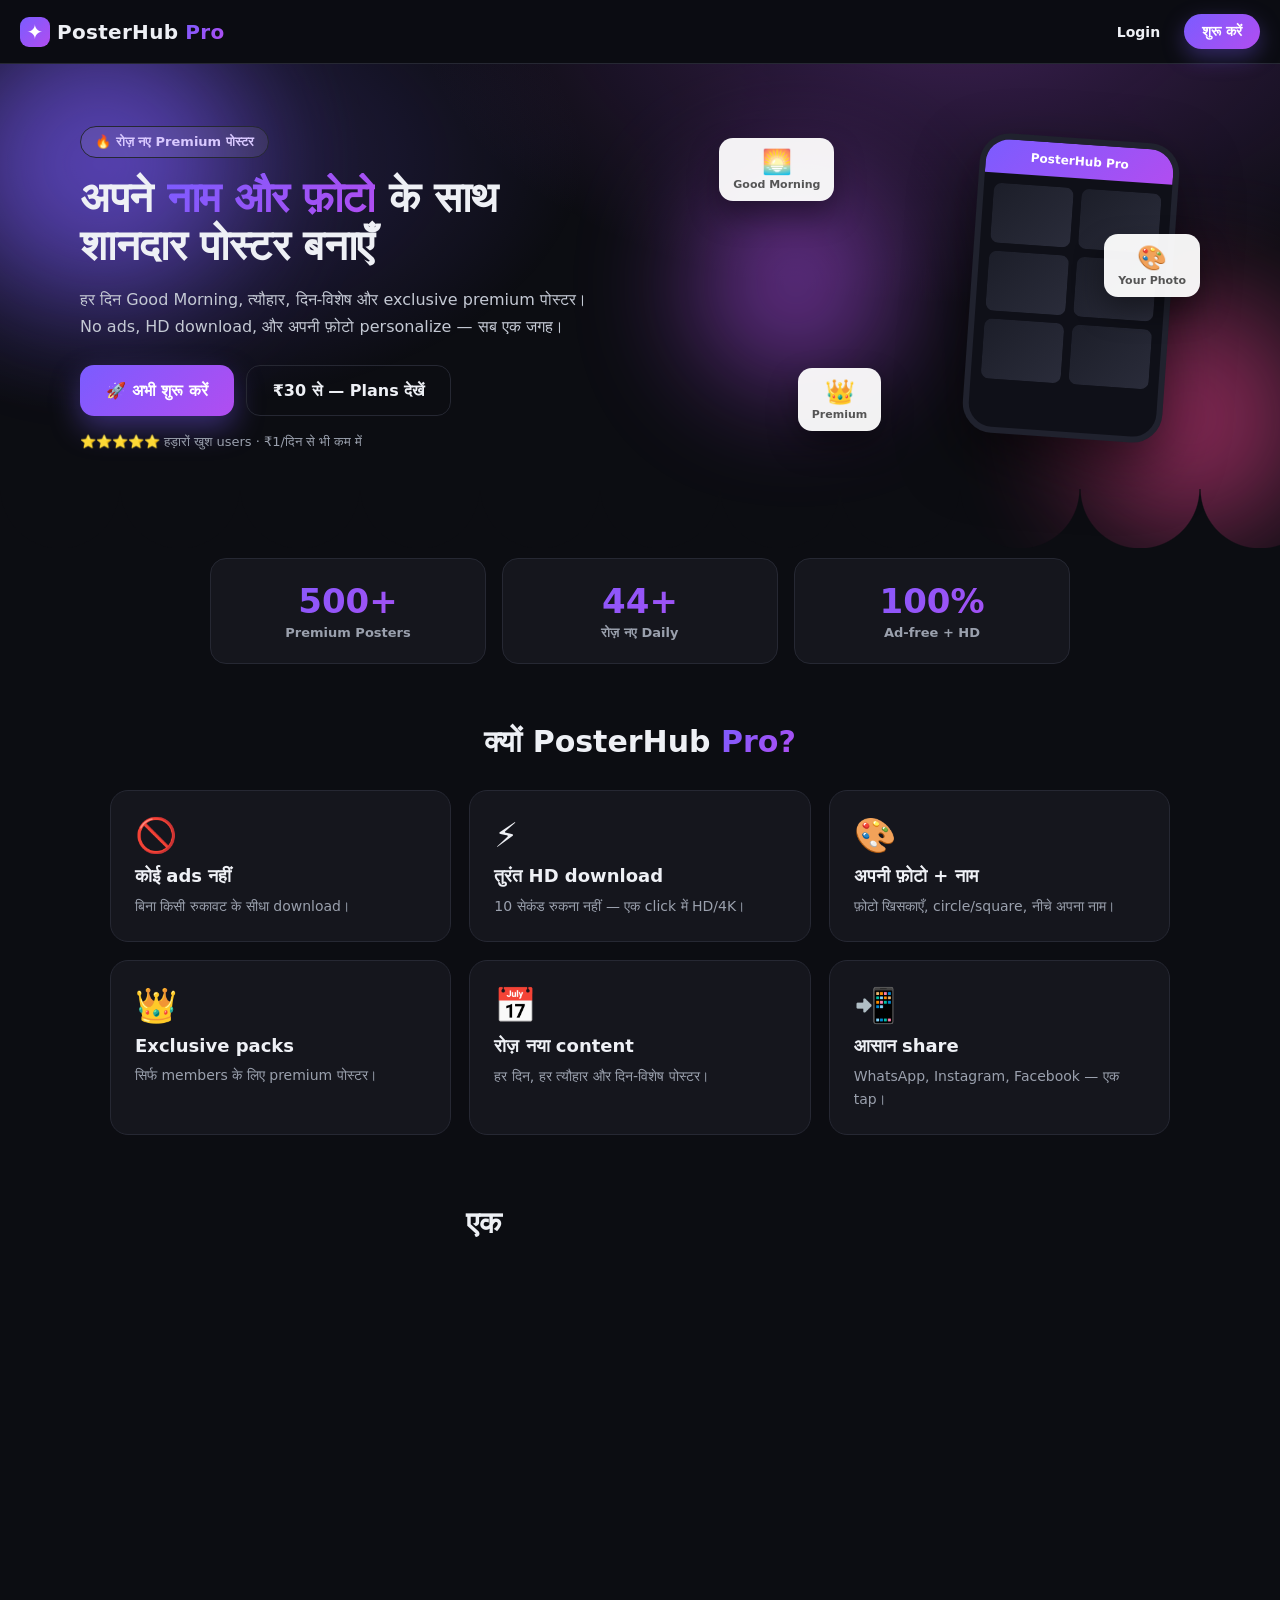
==== commit 7dfe86e9: "Update index.html" ====
--- a/pro/index.html
+++ b/pro/index.html
@@ -255,6 +255,7 @@
 <div class="toast" id="toast"></div>
 
 <script src="config.js"></script>
+<script src="posters.js"></script>
 <script src="app.js"></script>
 </body>
 </html>
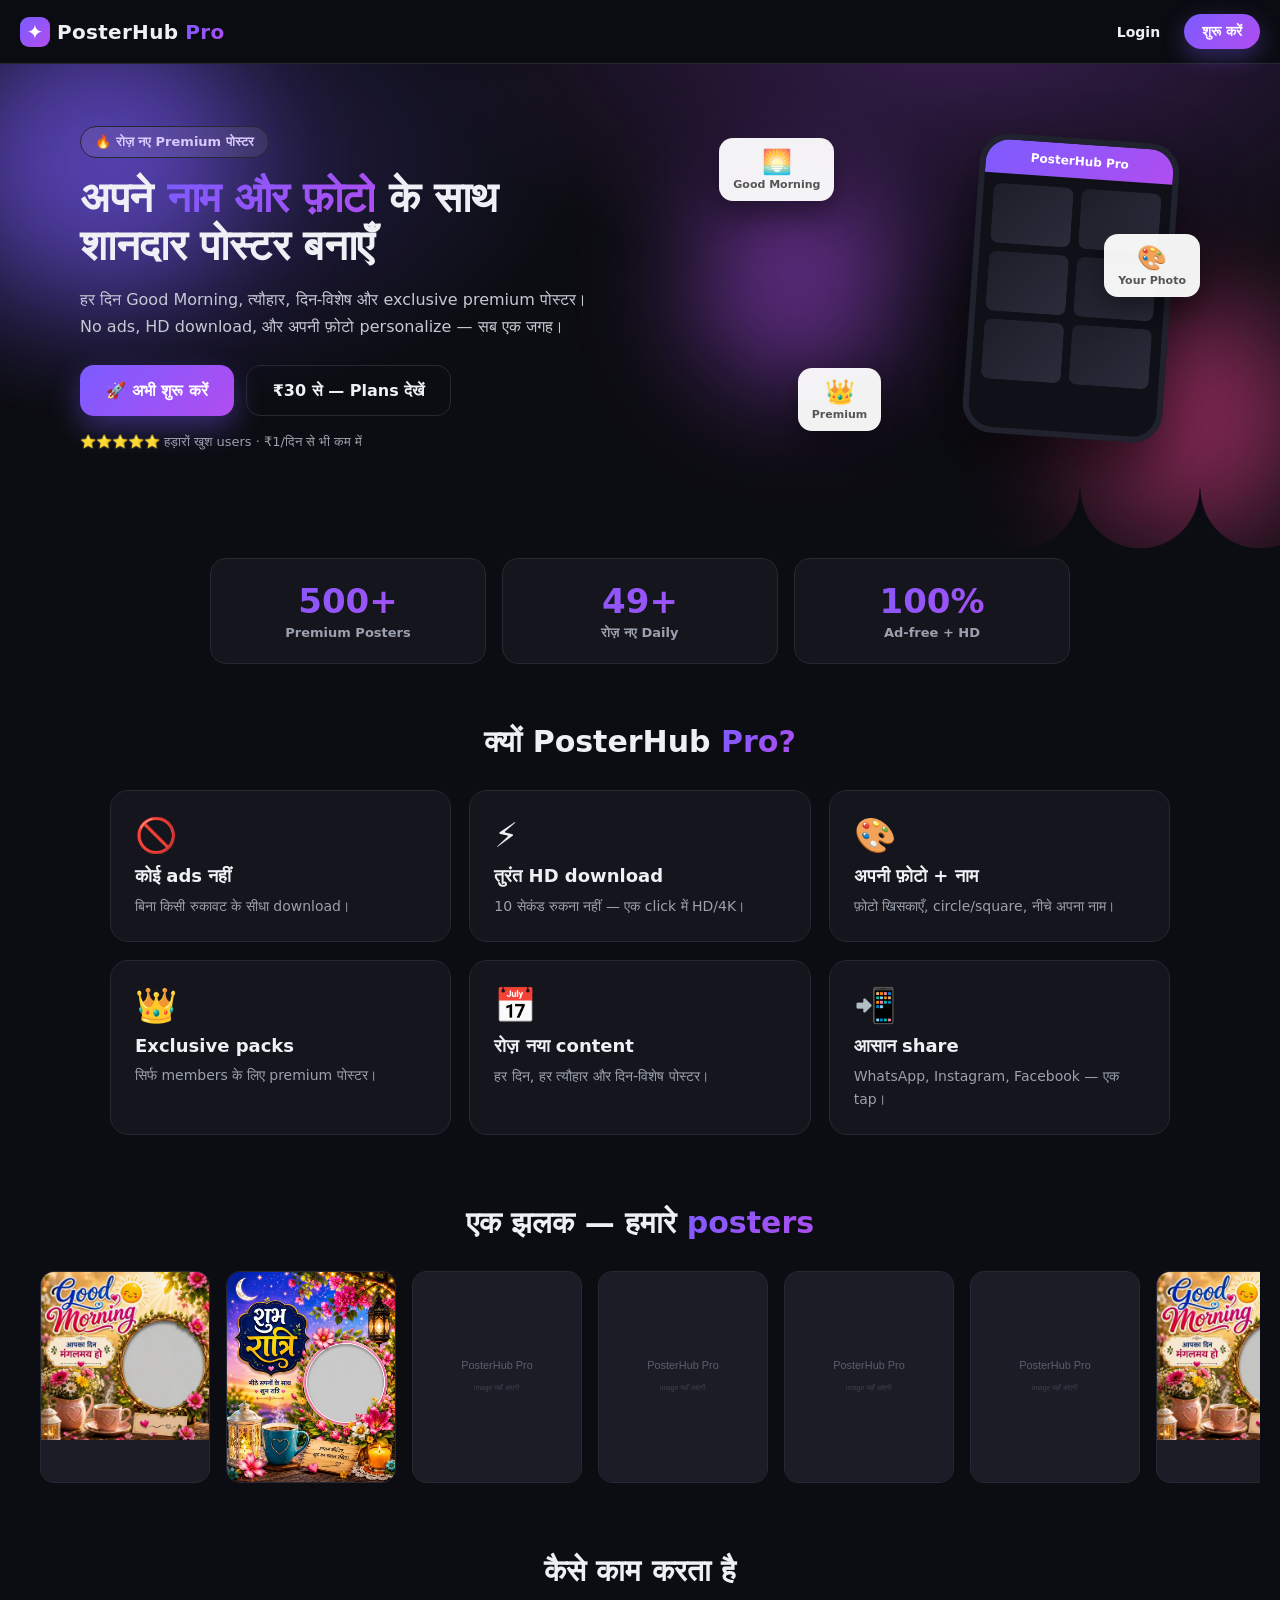
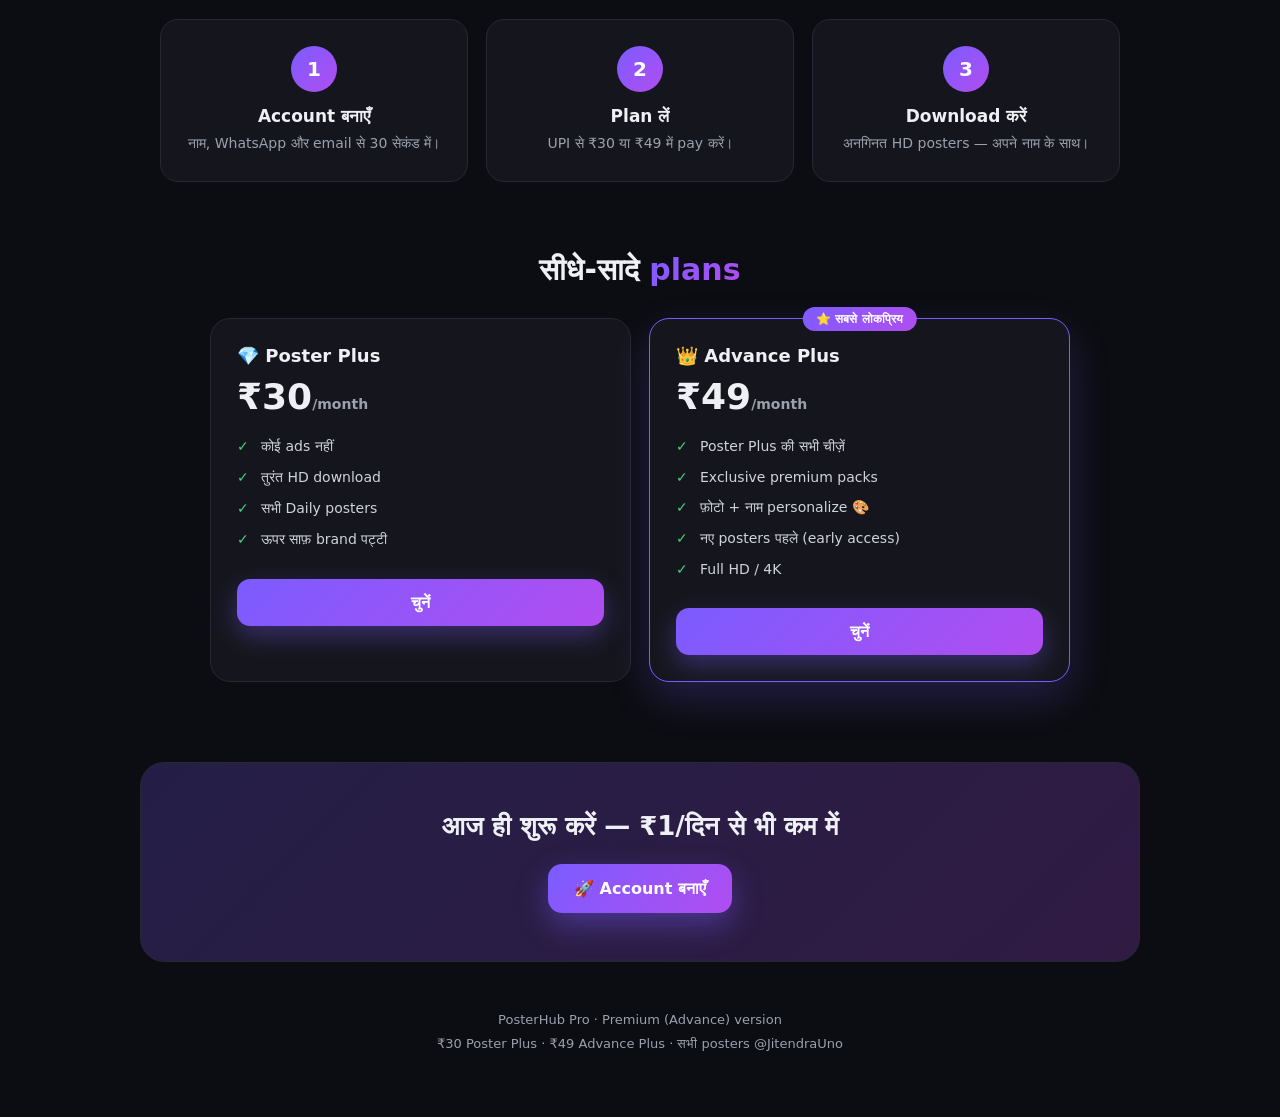
==== commit 90000c91: "Add files via upload" ====
--- a/pro/index.html
+++ b/pro/index.html
@@ -234,6 +234,7 @@
     <div class="ed-canvas-wrap"><canvas id="edCanvas"></canvas></div>
     <div class="ed-controls">
       <label class="file-btn">📷 फ़ोटो चुनें<input id="edFile" type="file" accept="image/*" onchange="edPhoto(this)"></label>
+      <a class="file-btn" href="dp.html" style="text-decoration:none;display:inline-block">✂️ Crop / फ़ोटो बदलें</a>
       <div class="ed-row"><label>Zoom</label><input id="edZoom" type="range" min="12" max="80" value="34" oninput="edZoom(this.value)"></div>
       <div class="ed-row"><label>Shape</label>
         <button class="shape-btn active" data-sh="circle" onclick="edShape('circle')">⭕ Circle</button>
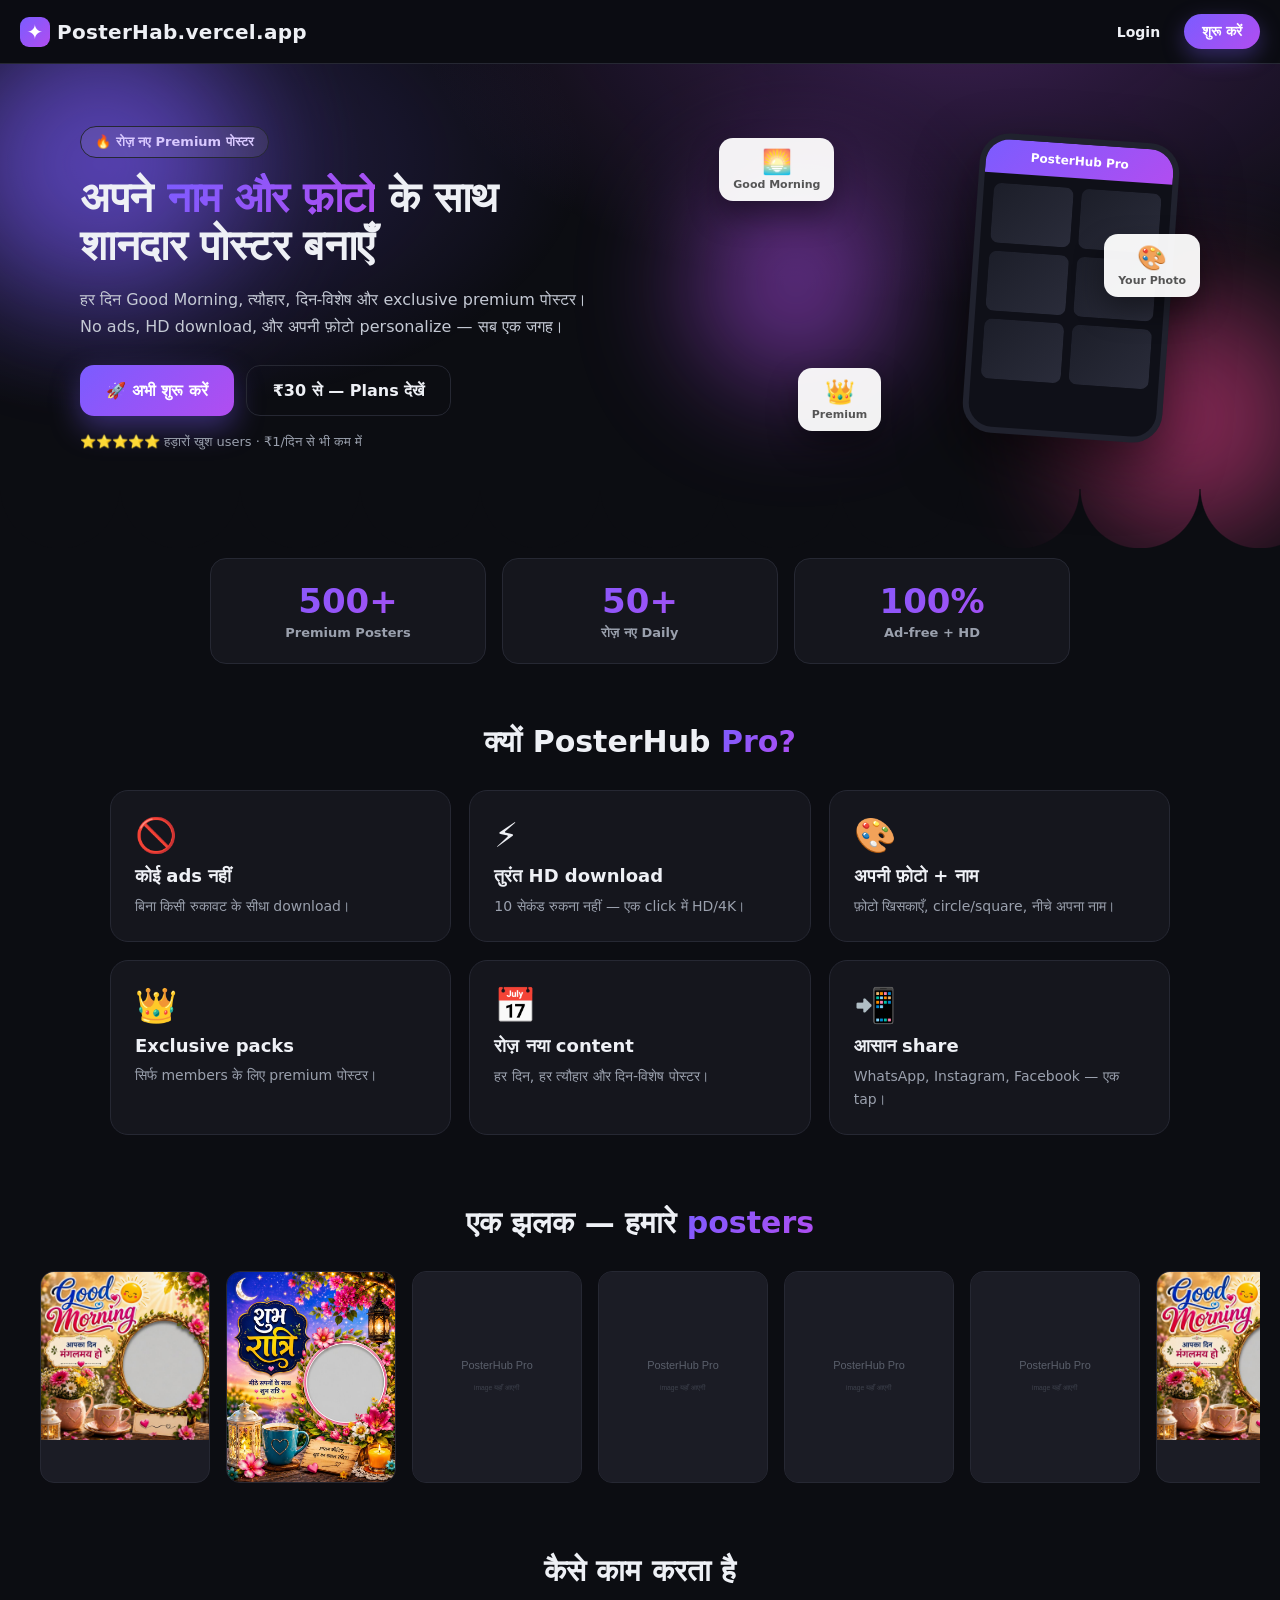
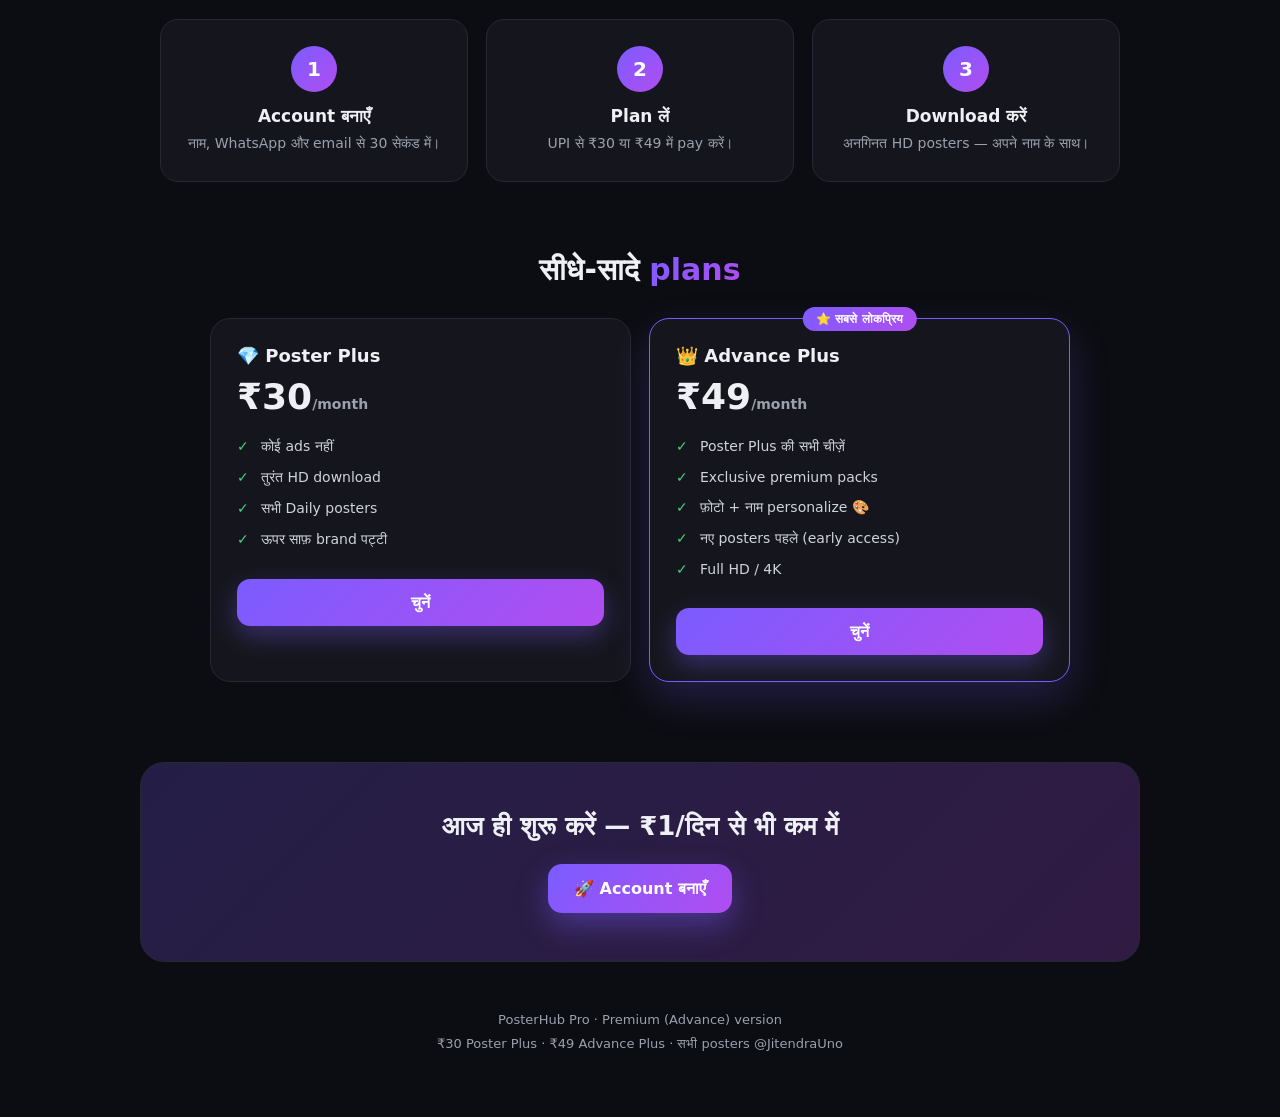
==== commit 33460776: "Add files via upload" ====
--- a/pro/index.html
+++ b/pro/index.html
@@ -12,7 +12,7 @@
 <!-- ===================== LANDING ===================== -->
 <div id="view-landing" class="view show">
   <nav class="lnav">
-    <div class="brand"><span class="logo">✦</span> PosterHub <b>Pro</b></div>
+    <div class="brand"><span class="logo">✦</span> PosterHab.vercel.app</div>
     <div class="nav-right" id="navAuth"></div>
   </nav>
 
@@ -108,7 +108,7 @@
 <!-- ===================== PRICING ===================== -->
 <div id="view-pricing" class="view">
   <nav class="lnav">
-    <div class="brand" onclick="navTo('#/home')" style="cursor:pointer"><span class="logo">✦</span> PosterHub <b>Pro</b></div>
+    <div class="brand" onclick="navTo('#/home')" style="cursor:pointer"><span class="logo">✦</span> PosterHab.vercel.app</div>
     <div class="nav-right"><button class="nav-link" onclick="navTo('#/home')">← Home</button></div>
   </nav>
   <div class="page-pad">
@@ -150,7 +150,7 @@
   <div class="auth-wrap">
     <div class="auth-bg"></div>
     <div class="auth-card">
-      <div class="brand center" onclick="navTo('#/home')" style="cursor:pointer"><span class="logo">✦</span> PosterHub <b>Pro</b></div>
+      <div class="brand center" onclick="navTo('#/home')" style="cursor:pointer"><span class="logo">✦</span> PosterHab.vercel.app</div>
       <h2>वापसी पर स्वागत 👋</h2>
       <p class="sub-t">Login करके अपने posters पाएं</p>
       <div class="field"><label>Email</label><input id="liEmail" type="email" placeholder="you@email.com"></div>
@@ -166,7 +166,7 @@
   <div class="auth-wrap">
     <div class="auth-bg"></div>
     <div class="auth-card">
-      <div class="brand center" onclick="navTo('#/home')" style="cursor:pointer"><span class="logo">✦</span> PosterHub <b>Pro</b></div>
+      <div class="brand center" onclick="navTo('#/home')" style="cursor:pointer"><span class="logo">✦</span> PosterHab.vercel.app</div>
       <h2>नया account बनाएँ ✨</h2>
       <p class="sub-t">सिर्फ़ 30 सेकंड — फिर हज़ारों premium posters</p>
       <div class="field"><label>आपका नाम (profile name)</label><input id="suName" type="text" placeholder="Atul Pal"></div>
@@ -182,12 +182,18 @@
 <!-- ===================== APP / GALLERY ===================== -->
 <div id="view-app" class="view">
   <header class="hdr">
-    <div class="brand" onclick="navTo('#/home')" style="cursor:pointer"><span class="logo">✦</span> PosterHub <b>Pro</b></div>
-    <div class="hdr-right">
-      <span id="helloUser" class="hello"></span>
-      <span id="planBadge" class="badge hidden"></span>
-      <button class="btn-ghost" onclick="navTo('#/pricing')">⭐ Plans</button>
-      <button id="authBtn" class="btn-ghost" onclick="navTo('#/login')">Login</button>
+    <div class="brand" onclick="navTo('#/home')" style="cursor:pointer"><span class="logo">✦</span> PosterHab.vercel.app</div>
+    <div class="menu-wrap">
+      <button class="menu-btn" id="menuBtn" onclick="toggleMenu(event)">☰</button>
+      <div class="menu-pop" id="menuPop">
+        <div class="menu-id">
+          <div class="menu-name" id="menuName">Guest</div>
+          <div class="menu-plan" id="menuPlan">Free</div>
+        </div>
+        <button onclick="closeMenu();navTo('#/pricing')">⭐ Plans / Upgrade</button>
+        <a href="dp.html">✂️ फ़ोटो / नाम बदलें</a>
+        <button id="menuAuth" onclick="closeMenu();navTo('#/login')">Login</button>
+      </div>
     </div>
   </header>
 
@@ -251,6 +257,7 @@
   <button class="x" onclick="closeLb()">×</button>
   <img id="lbImg" src="" alt="">
   <div class="cap" id="lbCap"></div>
+  <div class="lb-actions"><button id="lbDl" onclick="lbDownload()">⬇ Download</button></div>
 </div>
 
 <div class="toast" id="toast"></div>
--- a/pro/styles.css
+++ b/pro/styles.css
@@ -178,10 +178,13 @@
 .daily{max-width:760px;margin:18px auto 0;padding:0 16px;display:flex;gap:14px;overflow-x:auto}
 .story{flex:0 0 auto;text-align:center;cursor:pointer;width:68px}
 .ring{position:relative;width:64px;height:64px;border-radius:50%;overflow:hidden;display:grid;place-items:center;
-  background:#1b1c25;border:3px solid var(--b1);font-size:22px}
-.story.today .ring{border:3px solid transparent;background:linear-gradient(var(--bg),var(--bg)) padding-box,linear-gradient(135deg,var(--b1),var(--b2)) border-box}
+  background:#000;border:3px solid var(--b1);font-size:22px}
+.story.today .ring{border:3px solid transparent;background:linear-gradient(#000,#000) padding-box,linear-gradient(135deg,var(--b1),var(--b2)) border-box}
 .story.empty .ring{border-color:#2c2e3a;color:#555}
 .ring img{width:100%;height:100%;object-fit:cover}
+.ring .dt{position:absolute;left:0;right:0;bottom:0;z-index:2;padding:16px 2px 6px;color:#fff;font-size:11px;font-weight:700;line-height:1;text-align:center;text-shadow:0 1px 2px #000;background:linear-gradient(transparent,rgba(0,0,0,.92))}
+.story.empty .dt,.ring .dt{color:#fff}
+.story.today .dt{color:#d9ccff}
 .ring .cnt{position:absolute;bottom:-2px;right:-2px;background:var(--pink);color:#fff;font-size:10px;font-weight:700;min-width:18px;height:18px;border-radius:999px;display:grid;place-items:center;border:2px solid var(--bg)}
 .dlab{display:block;margin-top:5px;font-size:11px;color:var(--soft);font-weight:600}
 .story.today .dlab{color:#c9b8ff}
@@ -270,3 +273,58 @@
   .stats{grid-template-columns:1fr 1fr 1fr;gap:8px}
   .statnum{font-size:26px}
 }
+
+/* ===== gallery header menu ===== */
+.menu-wrap{position:relative}
+.menu-btn{background:transparent;border:1px solid var(--border);color:#fff;width:44px;height:44px;border-radius:12px;font-size:20px;cursor:pointer;line-height:1}
+.menu-btn:hover{border-color:var(--b1)}
+.menu-pop{position:absolute;right:0;top:54px;min-width:215px;background:var(--surface);border:1px solid var(--border);border-radius:14px;padding:10px;display:none;flex-direction:column;gap:4px;box-shadow:0 22px 54px rgba(0,0,0,.55);z-index:60}
+.menu-pop.open{display:flex;animation:fadeUp .2s ease both}
+.menu-id{padding:8px 10px 10px;border-bottom:1px solid var(--border);margin-bottom:4px}
+.menu-name{font-weight:800;font-size:15px;color:#fff}
+.menu-plan{font-size:12px;color:var(--soft);margin-top:3px}
+.menu-plan.active{color:#cbb6ff;font-weight:700}
+.menu-pop button,.menu-pop a{display:block;width:100%;text-align:left;background:transparent;border:none;color:#e8eaf0;font-size:14px;font-weight:600;padding:11px 10px;border-radius:10px;cursor:pointer;text-decoration:none}
+.menu-pop button:hover,.menu-pop a:hover{background:#21222d}
+
+/* ===== lightbox download ===== */
+.lb-actions{margin-top:16px;display:flex;gap:10px;justify-content:center}
+#lbDl{background:linear-gradient(135deg,var(--b1),var(--b2));color:#fff;font-weight:800;padding:12px 26px;border-radius:12px;border:none;font-size:15px;cursor:pointer}
+#lbDl:hover{filter:brightness(1.08)}
+
+/* ===== gallery polish ===== */
+.card{transition:transform .25s ease, box-shadow .25s ease, border-color .25s ease}
+.card:hover{border-color:var(--b1)}
+.tag{box-shadow:0 4px 12px rgba(0,0,0,.35)}
+.sh{transition:transform .15s ease, filter .15s ease}
+.sh:hover{transform:translateY(-2px);filter:brightness(1.1)}
+.cbody h4{line-height:1.3}
+
+/* ===== landing polish ===== */
+.btn-xl{transition:transform .2s ease, box-shadow .2s ease}
+.btn-xl:hover{transform:translateY(-3px);box-shadow:0 16px 36px rgba(123,92,255,.45)}
+.fcard{transition:transform .25s ease, border-color .25s ease, box-shadow .25s ease}
+.fcard:hover{transform:translateY(-6px);border-color:var(--b1);box-shadow:0 18px 40px rgba(0,0,0,.4)}
+.pp,.plan-card{transition:transform .25s ease, box-shadow .25s ease}
+.pp:hover,.plan-card:hover{transform:translateY(-6px);box-shadow:0 20px 46px rgba(0,0,0,.45)}
+.step{transition:transform .2s ease}
+.step:hover{transform:translateY(-4px)}
+.stat{transition:transform .2s ease}
+.stat:hover{transform:translateY(-4px)}
+
+/* ===== mobile friendly ===== */
+@media(max-width:560px){
+  .hdr{padding:10px 12px}
+  .hdr .brand{font-size:14px}
+  .hdr .logo{width:26px;height:26px;font-size:14px}
+  .menu-btn{width:42px;height:42px;font-size:19px}
+  .menu-pop{top:50px;min-width:200px}
+  .searchbar{padding:0 12px;gap:8px;margin-top:12px}
+  .searchbar input{padding:11px 15px;font-size:14px}
+  .count{font-size:11px;color:var(--soft);white-space:nowrap}
+  .catbar{justify-content:flex-start}
+  .gallery{padding:0 10px}
+  .cbody{padding:11px 12px 12px}
+  .sh{height:44px;font-size:18px}
+  .daily{gap:11px}
+}
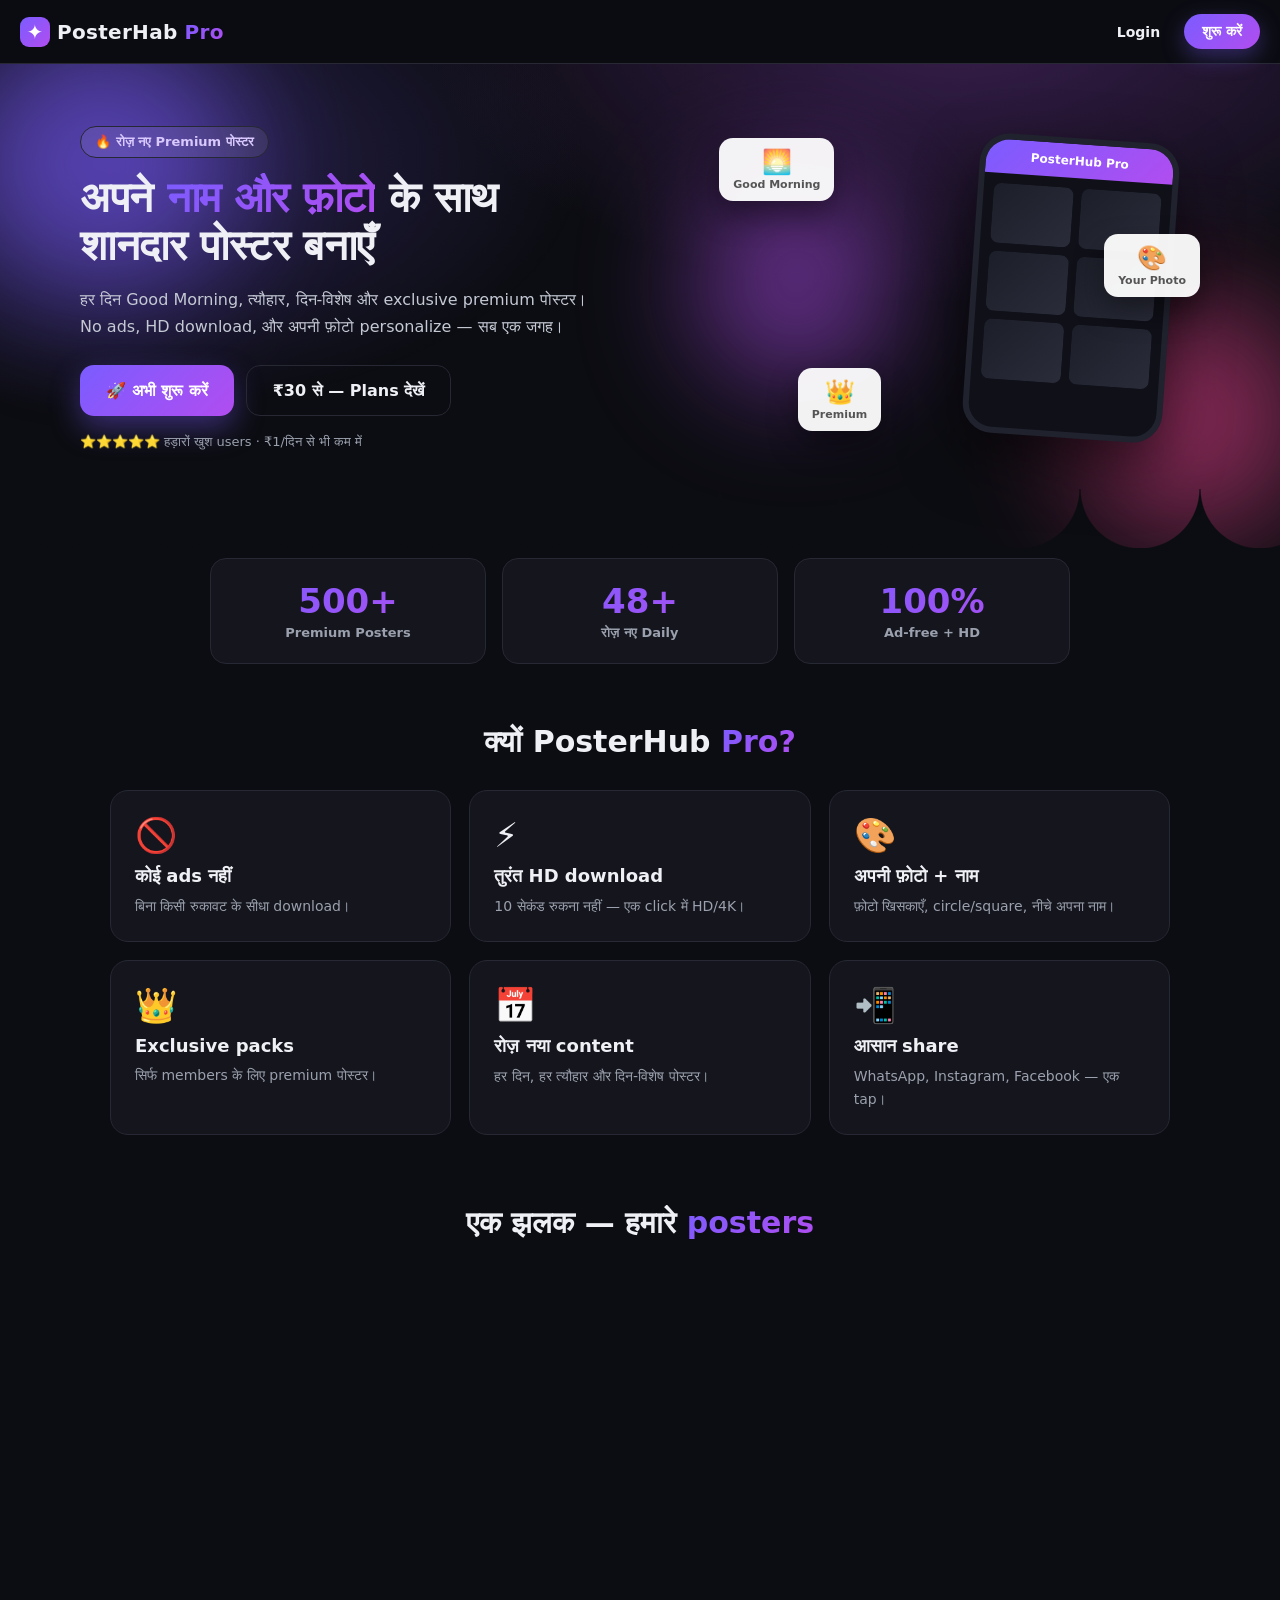
==== commit 09c14423: "Add files via upload" ====
--- a/pro/index.html
+++ b/pro/index.html
@@ -12,7 +12,7 @@
 <!-- ===================== LANDING ===================== -->
 <div id="view-landing" class="view show">
   <nav class="lnav">
-    <div class="brand"><span class="logo">✦</span> PosterHab.vercel.app</div>
+    <div class="brand"><span class="logo">✦</span> PosterHab <b>Pro</b></div>
     <div class="nav-right" id="navAuth"></div>
   </nav>
 
@@ -108,7 +108,7 @@
 <!-- ===================== PRICING ===================== -->
 <div id="view-pricing" class="view">
   <nav class="lnav">
-    <div class="brand" onclick="navTo('#/home')" style="cursor:pointer"><span class="logo">✦</span> PosterHab.vercel.app</div>
+    <div class="brand" onclick="navTo('#/home')" style="cursor:pointer"><span class="logo">✦</span> PosterHab <b>Pro</b></div>
     <div class="nav-right"><button class="nav-link" onclick="navTo('#/home')">← Home</button></div>
   </nav>
   <div class="page-pad">
@@ -150,7 +150,7 @@
   <div class="auth-wrap">
     <div class="auth-bg"></div>
     <div class="auth-card">
-      <div class="brand center" onclick="navTo('#/home')" style="cursor:pointer"><span class="logo">✦</span> PosterHab.vercel.app</div>
+      <div class="brand center" onclick="navTo('#/home')" style="cursor:pointer"><span class="logo">✦</span> PosterHab <b>Pro</b></div>
       <h2>वापसी पर स्वागत 👋</h2>
       <p class="sub-t">Login करके अपने posters पाएं</p>
       <div class="field"><label>Email</label><input id="liEmail" type="email" placeholder="you@email.com"></div>
@@ -166,7 +166,7 @@
   <div class="auth-wrap">
     <div class="auth-bg"></div>
     <div class="auth-card">
-      <div class="brand center" onclick="navTo('#/home')" style="cursor:pointer"><span class="logo">✦</span> PosterHab.vercel.app</div>
+      <div class="brand center" onclick="navTo('#/home')" style="cursor:pointer"><span class="logo">✦</span> PosterHab <b>Pro</b></div>
       <h2>नया account बनाएँ ✨</h2>
       <p class="sub-t">सिर्फ़ 30 सेकंड — फिर हज़ारों premium posters</p>
       <div class="field"><label>आपका नाम (profile name)</label><input id="suName" type="text" placeholder="Atul Pal"></div>
@@ -182,7 +182,7 @@
 <!-- ===================== APP / GALLERY ===================== -->
 <div id="view-app" class="view">
   <header class="hdr">
-    <div class="brand" onclick="navTo('#/home')" style="cursor:pointer"><span class="logo">✦</span> PosterHab.vercel.app</div>
+    <div class="brand" onclick="navTo('#/home')" style="cursor:pointer"><span class="logo">✦</span> PosterHab <b>Pro</b></div>
     <div class="menu-wrap">
       <button class="menu-btn" id="menuBtn" onclick="toggleMenu(event)">☰</button>
       <div class="menu-pop" id="menuPop">
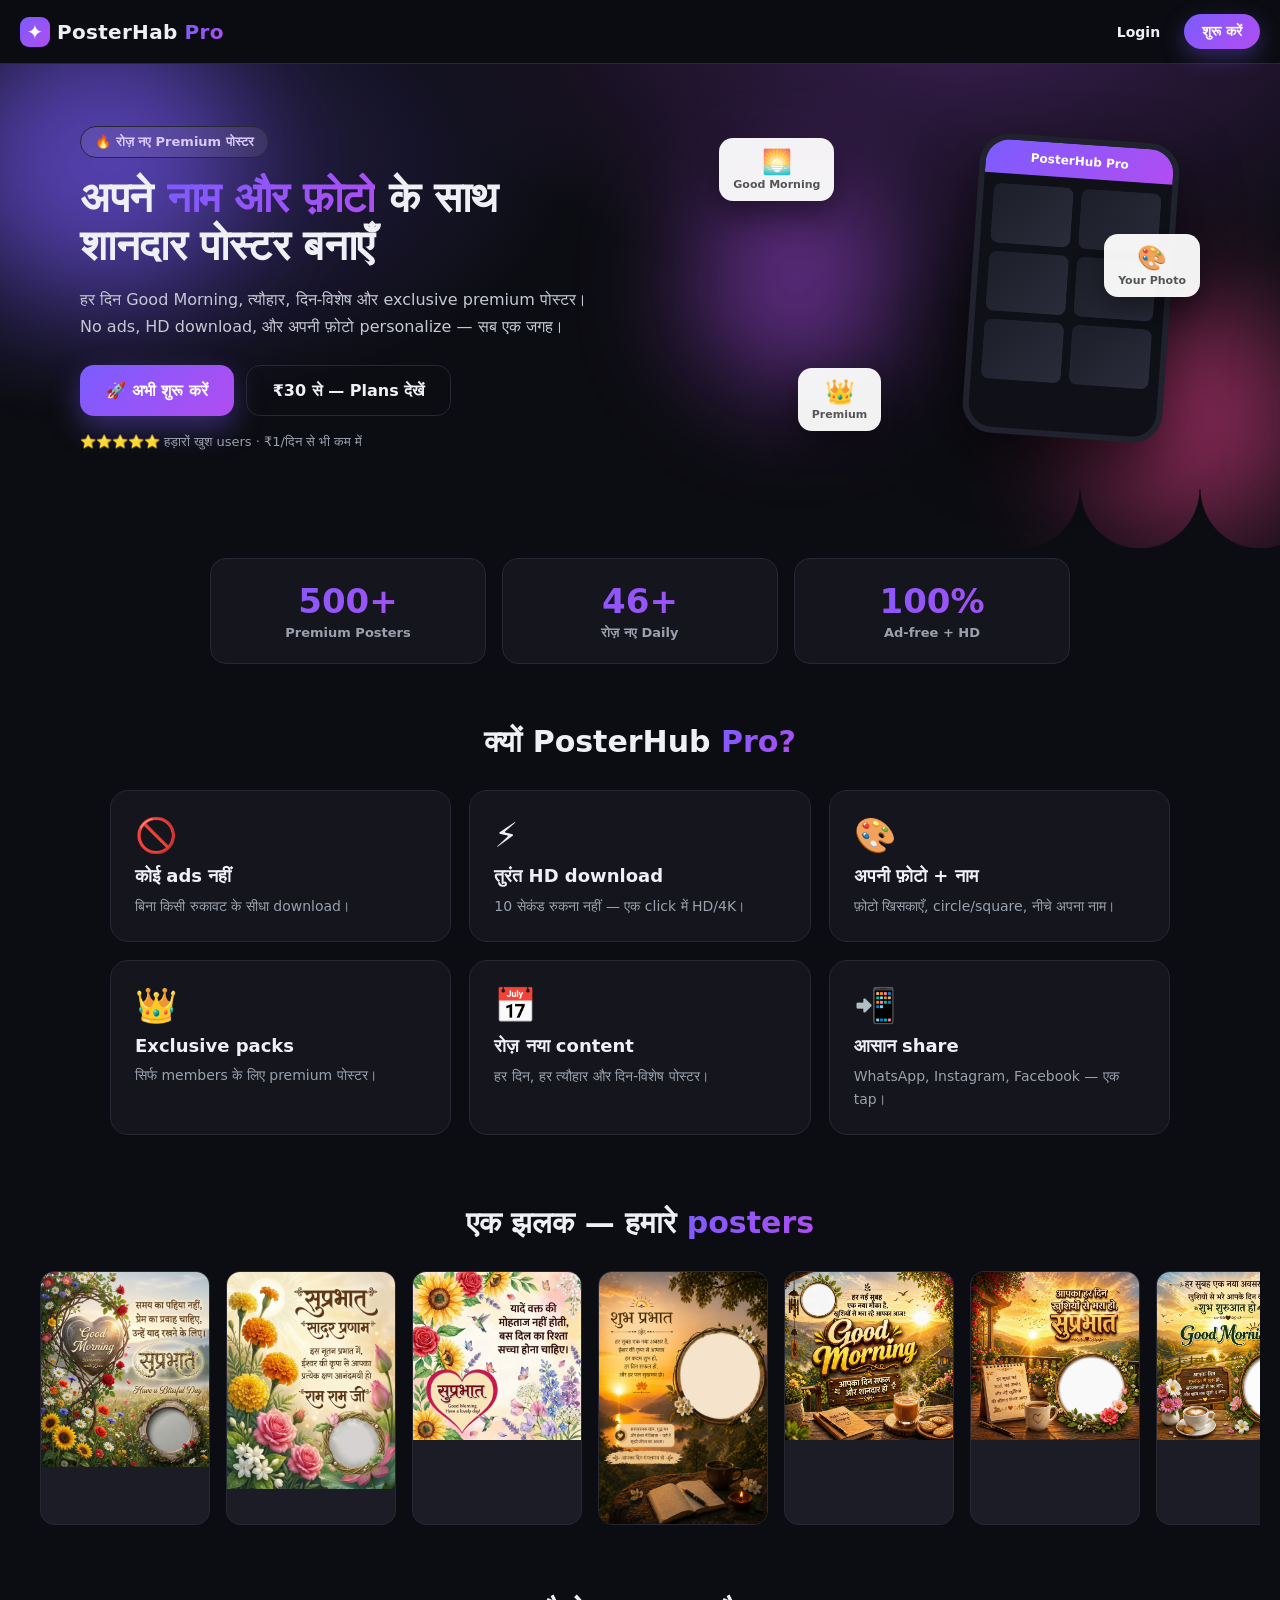
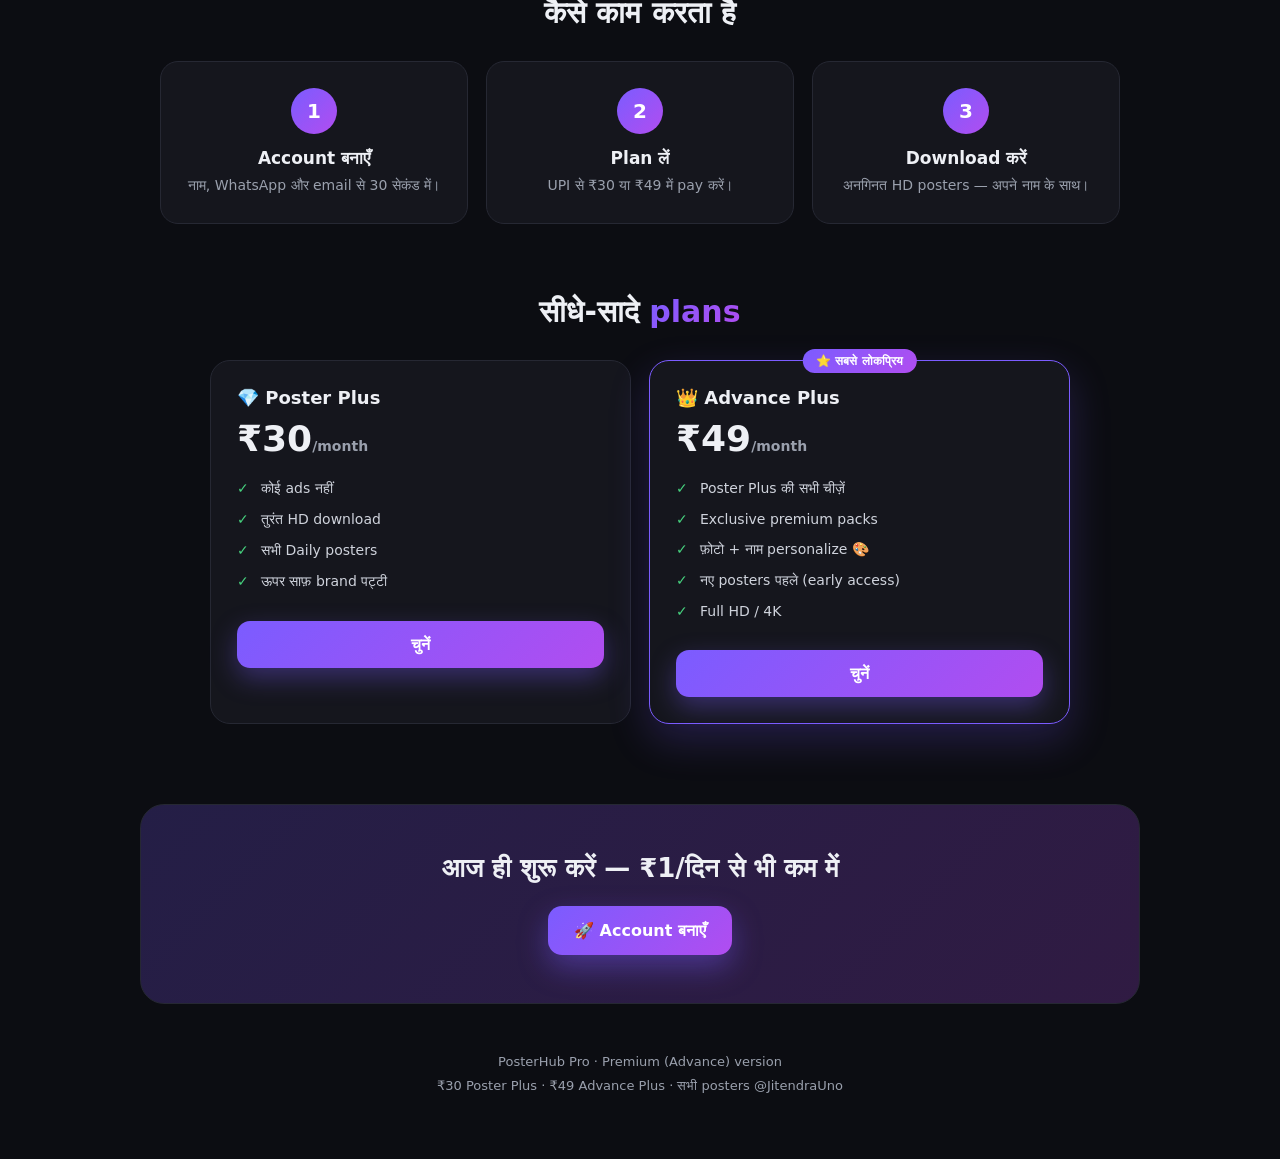
==== commit 670bbaf4: "Add files via upload" ====
--- a/pro/index.html
+++ b/pro/index.html
@@ -3,9 +3,63 @@
 <head>
 <meta charset="UTF-8">
 <meta name="viewport" content="width=device-width, initial-scale=1">
-<meta name="robots" content="noindex,nofollow">
-<title>PosterHub Pro — Premium पोस्टर, आपके नाम के साथ</title>
+
+<!-- ======================= SEO =======================
+     ⚠️ नीचे हर जगह https://posterhab.vercel.app/ को अपने असली domain से बदल दें। -->
+<title>PosterHub Pro — अपने नाम और फ़ोटो के साथ Premium पोस्टर | HD, No Ads</title>
+<meta name="description" content="PosterHub Pro पर रोज़ नए Good Morning, Good Night, त्यौहार और दिन-विशेष पोस्टर अपने नाम और फ़ोटो के साथ बनाएं। HD download, बिना ads, सिर्फ़ ₹30/महीने से।">
+<meta name="keywords" content="Good Morning poster, Good Night poster, name photo poster, hindi poster maker, festival poster, devotional poster, personalized poster, PosterHub Pro">
+<meta name="author" content="PosterHub Pro">
+<meta name="robots" content="index,follow">
+<meta name="theme-color" content="#7b5cff">
+<link rel="canonical" href="https://posterhab.vercel.app/">
+
+<!-- Open Graph (WhatsApp/Facebook share preview) -->
+<meta property="og:type" content="website">
+<meta property="og:site_name" content="PosterHub Pro">
+<meta property="og:locale" content="hi_IN">
+<meta property="og:title" content="PosterHub Pro — अपने नाम और फ़ोटो के साथ Premium पोस्टर">
+<meta property="og:description" content="रोज़ नए Good Morning, त्यौहार और दिन-विशेष पोस्टर — अपने नाम-फ़ोटो के साथ, HD, बिना ads। ₹30/महीने से।">
+<meta property="og:url" content="https://posterhab.vercel.app/">
+<meta property="og:image" content="https://posterhab.vercel.app/assets/og.jpg">
+<meta property="og:image:alt" content="PosterHub Pro">
+
+<!-- Twitter Card -->
+<meta name="twitter:card" content="summary_large_image">
+<meta name="twitter:title" content="PosterHub Pro — Premium पोस्टर आपके नाम के साथ">
+<meta name="twitter:description" content="रोज़ नए पोस्टर, अपने नाम-फ़ोटो के साथ। HD, बिना ads। ₹30/महीने से।">
+<meta name="twitter:image" content="https://posterhab.vercel.app/assets/og.jpg">
+
+<link rel="icon" href="data:image/svg+xml,<svg xmlns=%22http://www.w3.org/2000/svg%22 viewBox=%220 0 100 100%22><text y=%22.9em%22 font-size=%2288%22>%E2%9C%A6</text></svg>">
+
 <link rel="stylesheet" href="styles.css">
+
+<!-- Structured data -->
+<script type="application/ld+json">
+{
+  "@context": "https://schema.org",
+  "@graph": [
+    {
+      "@type": "WebSite",
+      "name": "PosterHub Pro",
+      "url": "https://posterhab.vercel.app/",
+      "inLanguage": "hi-IN",
+      "description": "अपने नाम और फ़ोटो के साथ Premium पोस्टर — Good Morning, त्यौहार और दिन-विशेष।"
+    },
+    {
+      "@type": "WebApplication",
+      "name": "PosterHub Pro",
+      "url": "https://posterhab.vercel.app/",
+      "applicationCategory": "DesignApplication",
+      "operatingSystem": "Web",
+      "offers": [
+        { "@type": "Offer", "name": "Poster Plus", "price": "30", "priceCurrency": "INR" },
+        { "@type": "Offer", "name": "Advance Plus", "price": "49", "priceCurrency": "INR" }
+      ]
+    }
+  ]
+}
+</script>
 </head>
 <body>
 
@@ -220,7 +274,7 @@
     <p class="sub-t">नीचे QR scan करें या UPI app से pay करें</p>
     <div class="qrbox"><img id="payQR" src="" alt="UPI QR"></div>
     <div class="upi-id" id="payUpi"></div>
-    <a class="pay-link" id="payLink" href="#">📲 UPI app में खोलें</a>
+    <a class="pay-link" id="payLink" href="#">📲 UPI app ���ें खोलें</a>
     <ol class="steps">
       <li>ऊपर दिए UPI ID / QR से payment करें</li>
       <li>Payment के बाद अपना <b>UPI Transaction / UTR ID</b> नीचे डालें</li>
